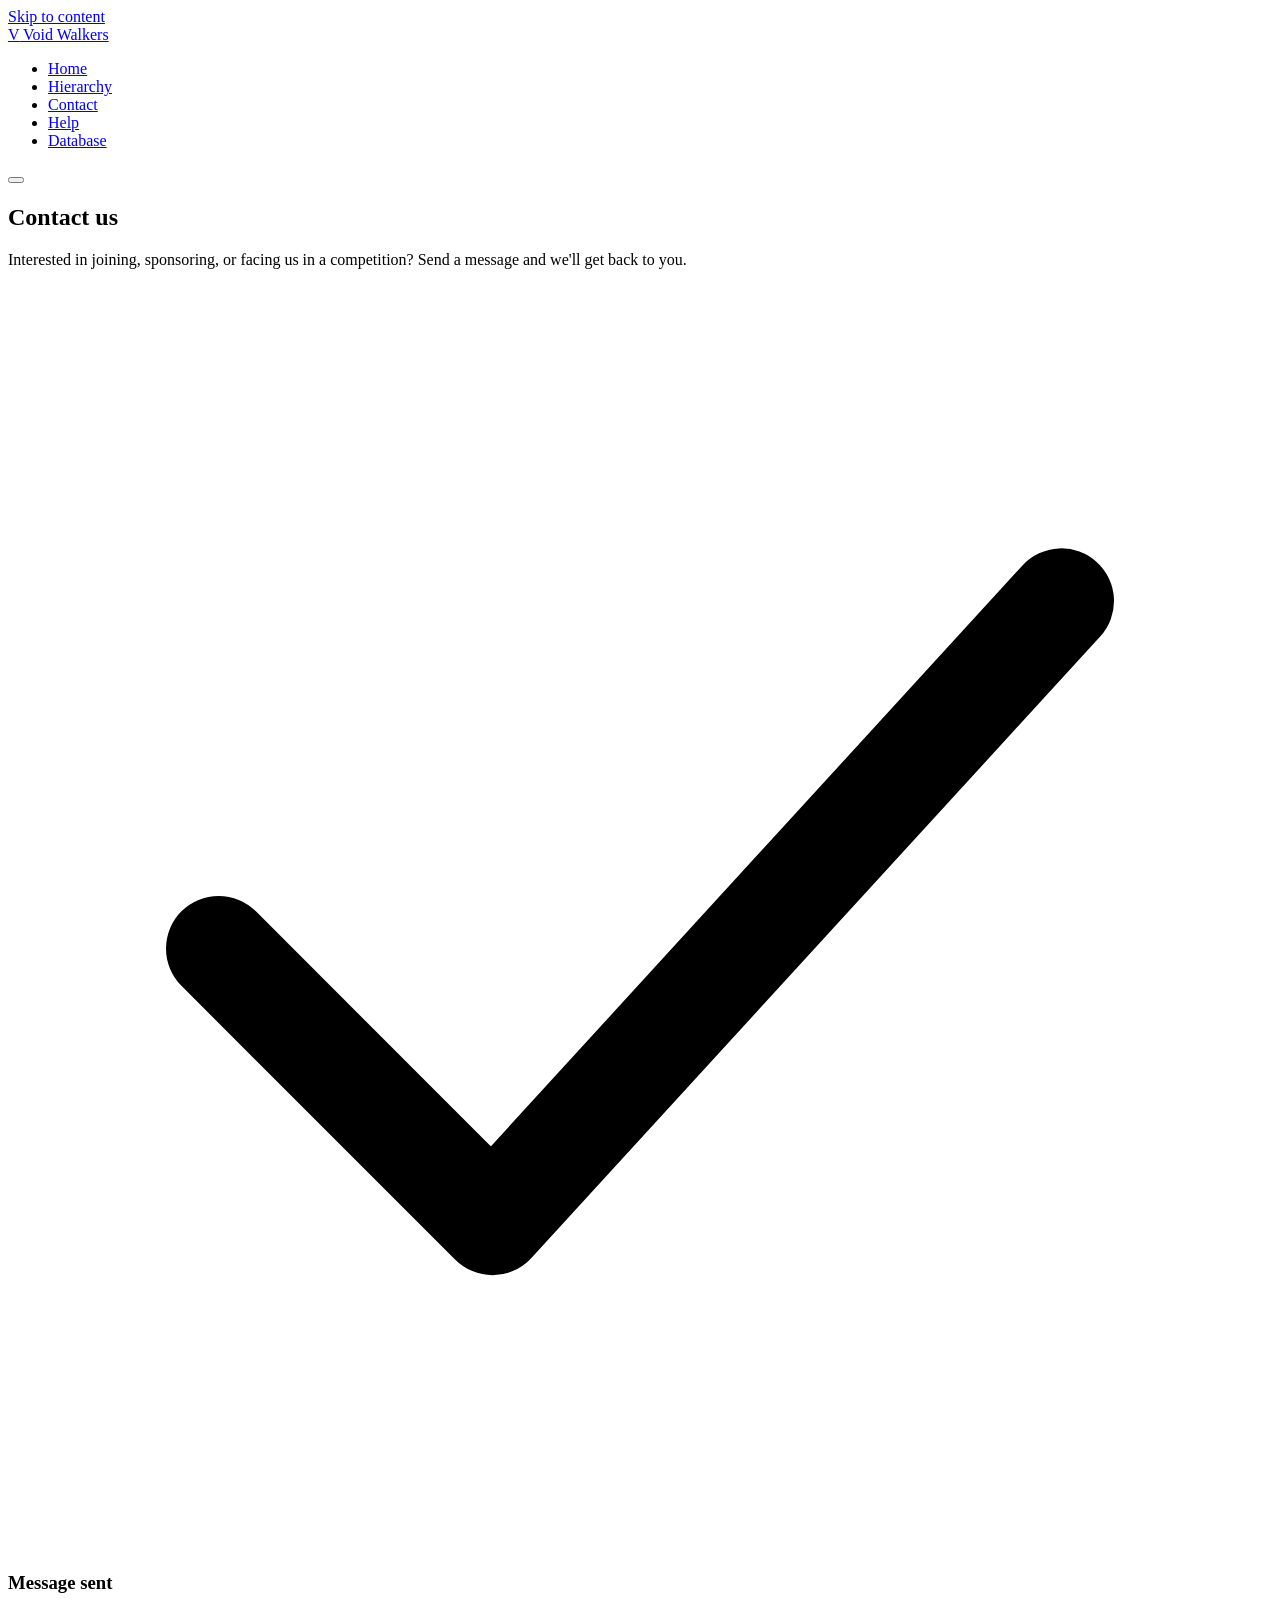
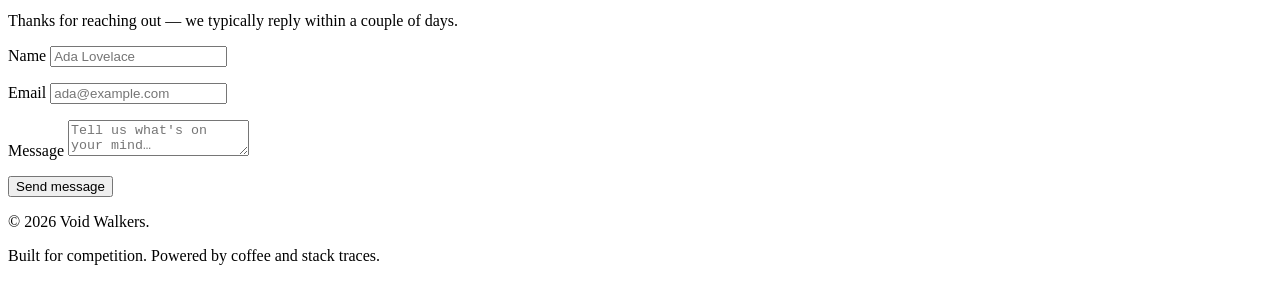
==== contact.html @ 893d2001 "Add files via upload" ====
<!DOCTYPE html>
<html lang="en">
<head>
  <meta charset="UTF-8" />
  <meta name="viewport" content="width=device-width, initial-scale=1.0" />
  <title>Contact — Void Walkers</title>
  <meta name="description" content="Get in touch with the Void Walkers CTF team." />
  <link rel="preconnect" href="https://fonts.googleapis.com" />
  <link rel="preconnect" href="https://fonts.gstatic.com" crossorigin />
  <link href="https://fonts.googleapis.com/css2?family=Inter:wght@400;500;600;700;800&display=swap" rel="stylesheet" />
  <link rel="stylesheet" href="css/variables.css" />
  <link rel="stylesheet" href="css/global.css" />
  <link rel="stylesheet" href="css/components.css" />
</head>
<body>
  <a class="skip-link" href="#main-content">Skip to content</a>

  <nav class="navbar" id="navbar" data-open="false">
    <div class="navbar__inner">
      <a href="index.html" class="navbar__logo">
        <span class="navbar__logo-mark" aria-hidden="true">V</span>
        Void Walkers
      </a>
      <ul class="navbar__links" id="navLinks">
        <li><a class="navbar__link" href="index.html">Home</a></li>
        <li><a class="navbar__link" href="hierarchy.html">Hierarchy</a></li>
        <li><a class="navbar__link" href="contact.html" aria-current="page">Contact</a></li>
        <li><a class="navbar__link" href="help.html">Help</a></li>
        <li><a class="navbar__link" href="database.html">Database</a></li>
      </ul>
      <button class="navbar__toggle" id="navToggle" aria-label="Toggle navigation menu" aria-expanded="false" aria-controls="navLinks">
        <span class="navbar__toggle-bars"><span></span><span></span><span></span></span>
      </button>
    </div>
  </nav>

  <main id="main-content">
    <section>
      <div class="container container--narrow">
        <div class="section-head">
          <h2>Contact us</h2>
          <p>Interested in joining, sponsoring, or facing us in a competition? Send a message and we'll get back to you.</p>
        </div>

        <div class="form-card">
          <div class="form-success" id="contactSuccess" data-visible="false" role="status">
            <svg class="form-success__icon" viewBox="0 0 24 24" fill="none" xmlns="http://www.w3.org/2000/svg" aria-hidden="true">
              <path d="M4 12.6L9.2 17.8L20 6" stroke="currentColor" stroke-width="2" stroke-linecap="round" stroke-linejoin="round"/>
            </svg>
            <div>
              <h3>Message sent</h3>
              <p>Thanks for reaching out — we typically reply within a couple of days.</p>
            </div>
          </div>

          <form id="contactForm" novalidate>
            <div class="form-group">
              <label class="form-label" for="contactName">Name</label>
              <input class="form-control" type="text" id="contactName" name="name" placeholder="Ada Lovelace" autocomplete="name" />
              <p class="form-error" id="contactNameError"></p>
            </div>

            <div class="form-group">
              <label class="form-label" for="contactEmail">Email</label>
              <input class="form-control" type="email" id="contactEmail" name="email" placeholder="ada@example.com" autocomplete="email" />
              <p class="form-error" id="contactEmailError"></p>
            </div>

            <div class="form-group">
              <label class="form-label" for="contactMessage">Message</label>
              <textarea class="form-control" id="contactMessage" name="message" placeholder="Tell us what's on your mind…"></textarea>
              <p class="form-error" id="contactMessageError"></p>
            </div>

            <div class="form-submit-row">
              <button type="submit" class="btn btn--primary" id="contactSubmit">Send message</button>
            </div>
          </form>
        </div>
      </div>
    </section>
  </main>

  <footer class="footer">
    <div class="container footer__inner">
      <p>&copy; 2026 Void Walkers.</p>
      <p>Built for competition. Powered by coffee and stack traces.</p>
    </div>
  </footer>

  <script src="js/api.js"></script>
  <script src="js/main.js"></script>
</body>
</html>
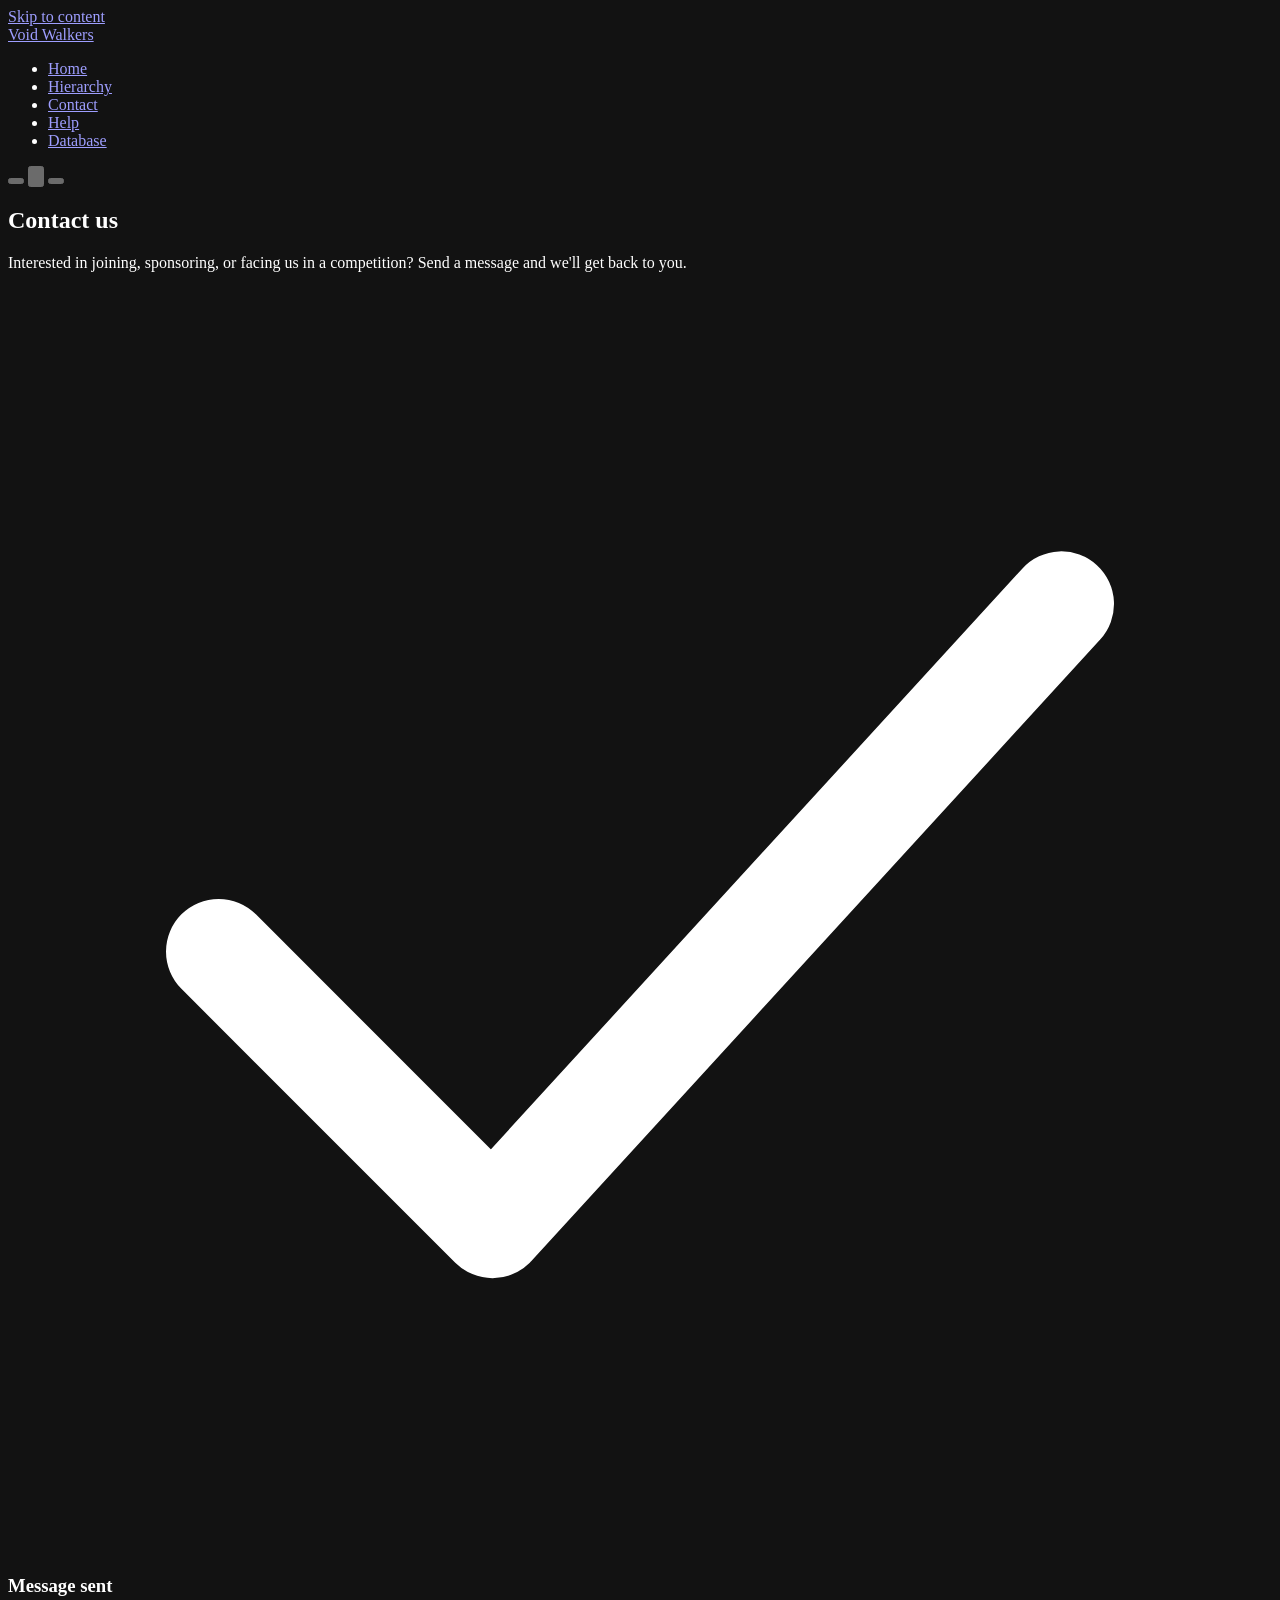
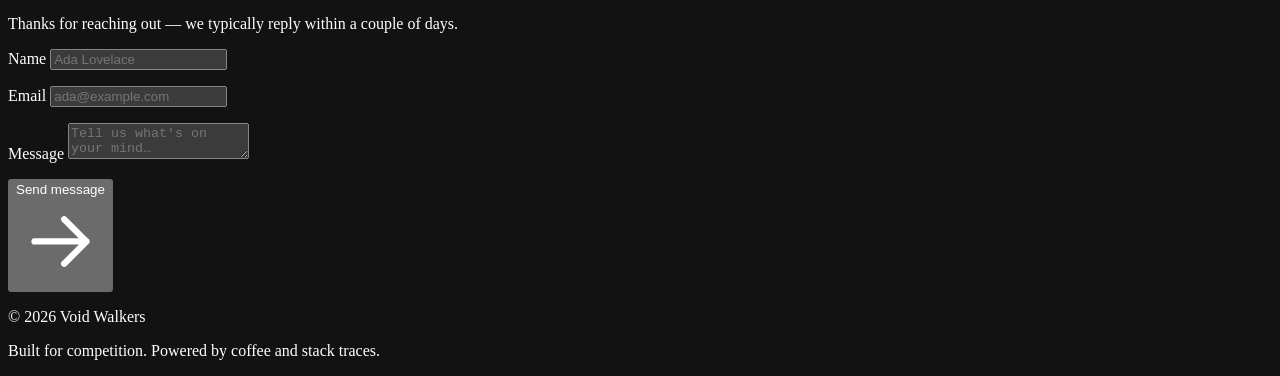
==== commit 62dba16f: "Add files via upload" ====
--- a/contact.html
+++ b/contact.html
@@ -2,78 +2,92 @@
 <html lang="en">
 <head>
   <meta charset="UTF-8" />
-  <meta name="viewport" content="width=device-width, initial-scale=1.0" />
+  <meta name="viewport" content="width=device-width, initial-scale=1.0, viewport-fit=cover" />
+  <meta name="color-scheme" content="dark" />
+  <meta name="theme-color" content="#04050b" />
   <title>Contact — Void Walkers</title>
   <meta name="description" content="Get in touch with the Void Walkers CTF team." />
+  <script>
+    /* Apply saved accent / effects / language before first paint (prevents a flash). */
+    try { var s = JSON.parse(localStorage.getItem('vw.settings') || '{}'), d = document.documentElement;
+      if (s.accent) d.dataset.accent = s.accent; if (s.fx) d.dataset.fx = s.fx; if (s.lang) d.lang = s.lang; } catch (e) {}
+  </script>
   <link rel="preconnect" href="https://fonts.googleapis.com" />
   <link rel="preconnect" href="https://fonts.gstatic.com" crossorigin />
-  <link href="https://fonts.googleapis.com/css2?family=Inter:wght@400;500;600;700;800&display=swap" rel="stylesheet" />
+  <link href="https://fonts.googleapis.com/css2?family=Doto:wght@400..900&family=Space+Grotesk:wght@300..700&display=swap" rel="stylesheet" />
   <link rel="stylesheet" href="css/variables.css" />
   <link rel="stylesheet" href="css/global.css" />
   <link rel="stylesheet" href="css/components.css" />
+  <link rel="stylesheet" href="css/settings.css" />
 </head>
-<body>
-  <a class="skip-link" href="#main-content">Skip to content</a>
+<body data-page="contact">
+  <a class="skip-link" href="#main-content" data-i18n="nav.skip">Skip to content</a>
 
-  <nav class="navbar" id="navbar" data-open="false">
+  <header class="navbar" id="navbar" data-open="false">
     <div class="navbar__inner">
-      <a href="index.html" class="navbar__logo">
-        <span class="navbar__logo-mark" aria-hidden="true">V</span>
+      <a href="index.html" class="navbar__logo" aria-label="Void Walkers">
+        <span class="navbar__logo-mark" aria-hidden="true"></span>
         Void Walkers
       </a>
-      <ul class="navbar__links" id="navLinks">
-        <li><a class="navbar__link" href="index.html">Home</a></li>
-        <li><a class="navbar__link" href="hierarchy.html">Hierarchy</a></li>
-        <li><a class="navbar__link" href="contact.html" aria-current="page">Contact</a></li>
-        <li><a class="navbar__link" href="help.html">Help</a></li>
-        <li><a class="navbar__link" href="database.html">Database</a></li>
-      </ul>
-      <button class="navbar__toggle" id="navToggle" aria-label="Toggle navigation menu" aria-expanded="false" aria-controls="navLinks">
-        <span class="navbar__toggle-bars"><span></span><span></span><span></span></span>
-      </button>
+      <nav aria-label="Primary">
+        <ul class="navbar__links" id="navLinks">
+          <li><a class="navbar__link" href="index.html" data-i18n="nav.home">Home</a></li>
+          <li><a class="navbar__link" href="hierarchy.html" data-i18n="nav.hierarchy">Hierarchy</a></li>
+          <li><a class="navbar__link" href="contact.html" aria-current="page" data-i18n="nav.contact">Contact</a></li>
+          <li><a class="navbar__link" href="help.html" data-i18n="nav.help">Help</a></li>
+          <li><a class="navbar__link" href="database.html" data-i18n="nav.database">Database</a></li>
+        </ul>
+      </nav>
+      <div class="navbar__actions">
+        <button class="icon-btn" type="button" id="soundToggle" data-state="paused" aria-pressed="false" data-i18n-aria-label="nav.sound" aria-label="Toggle background music">
+          <span class="eq" aria-hidden="true"><i></i><i></i><i></i><i></i></span>
+        </button>
+        <button class="icon-btn" type="button" id="settingsOpen" aria-haspopup="dialog" data-i18n-aria-label="nav.settings" aria-label="Open settings">
+          <svg viewBox="0 0 24 24" fill="none" aria-hidden="true"><circle cx="12" cy="12" r="3" stroke="currentColor" stroke-width="1.6"/><path d="M12 3V5.2M12 18.8V21M21 12H18.8M5.2 12H3M18.1 5.9L16.5 7.5M7.5 16.5L5.9 18.1M18.1 18.1L16.5 16.5M7.5 7.5L5.9 5.9" stroke="currentColor" stroke-width="1.6" stroke-linecap="round"/></svg>
+        </button>
+        <button class="icon-btn navbar__toggle" type="button" id="navToggle" aria-expanded="false" aria-controls="navLinks" data-i18n-aria-label="nav.menu" aria-label="Toggle navigation menu">
+          <span class="navbar__toggle-bars"><span></span><span></span><span></span></span>
+        </button>
+      </div>
     </div>
-  </nav>
+  </header>
 
   <main id="main-content">
+
     <section>
       <div class="container container--narrow">
-        <div class="section-head">
-          <h2>Contact us</h2>
-          <p>Interested in joining, sponsoring, or facing us in a competition? Send a message and we'll get back to you.</p>
+        <div class="section-head" data-reveal>
+          <h2 data-i18n="contact.title">Contact us</h2>
+          <p data-i18n="contact.desc">Interested in joining, sponsoring, or facing us in a competition? Send a message and we'll get back to you.</p>
         </div>
 
-        <div class="form-card">
+        <div class="form-card" data-reveal="1">
           <div class="form-success" id="contactSuccess" data-visible="false" role="status">
-            <svg class="form-success__icon" viewBox="0 0 24 24" fill="none" xmlns="http://www.w3.org/2000/svg" aria-hidden="true">
-              <path d="M4 12.6L9.2 17.8L20 6" stroke="currentColor" stroke-width="2" stroke-linecap="round" stroke-linejoin="round"/>
-            </svg>
+            <svg class="form-success__icon" viewBox="0 0 24 24" fill="none" aria-hidden="true"><path d="M4 12.6L9.2 17.8L20 6" stroke="currentColor" stroke-width="2" stroke-linecap="round" stroke-linejoin="round"/></svg>
             <div>
-              <h3>Message sent</h3>
-              <p>Thanks for reaching out — we typically reply within a couple of days.</p>
+              <h3 data-i18n="contact.sent.title">Message sent</h3>
+              <p data-i18n="contact.sent.desc">Thanks for reaching out — we typically reply within a couple of days.</p>
             </div>
           </div>
 
           <form id="contactForm" novalidate>
             <div class="form-group">
-              <label class="form-label" for="contactName">Name</label>
-              <input class="form-control" type="text" id="contactName" name="name" placeholder="Ada Lovelace" autocomplete="name" />
+              <label class="form-label" for="contactName" data-i18n="contact.name">Name</label>
+              <input class="form-control" type="text" id="contactName" name="name" autocomplete="name" data-i18n-placeholder="contact.ph.name" placeholder="Ada Lovelace" />
               <p class="form-error" id="contactNameError"></p>
             </div>
-
             <div class="form-group">
-              <label class="form-label" for="contactEmail">Email</label>
-              <input class="form-control" type="email" id="contactEmail" name="email" placeholder="ada@example.com" autocomplete="email" />
+              <label class="form-label" for="contactEmail" data-i18n="contact.email">Email</label>
+              <input class="form-control" type="email" id="contactEmail" name="email" autocomplete="email" data-i18n-placeholder="contact.ph.email" placeholder="ada@example.com" />
               <p class="form-error" id="contactEmailError"></p>
             </div>
-
             <div class="form-group">
-              <label class="form-label" for="contactMessage">Message</label>
-              <textarea class="form-control" id="contactMessage" name="message" placeholder="Tell us what's on your mind…"></textarea>
+              <label class="form-label" for="contactMessage" data-i18n="contact.message">Message</label>
+              <textarea class="form-control" id="contactMessage" name="message" data-i18n-placeholder="contact.ph.message" placeholder="Tell us what's on your mind…"></textarea>
               <p class="form-error" id="contactMessageError"></p>
             </div>
-
             <div class="form-submit-row">
-              <button type="submit" class="btn btn--primary" id="contactSubmit">Send message</button>
+              <button type="submit" class="btn btn--primary" id="contactSubmit"><span data-i18n="contact.send">Send message</span><svg class="btn__arrow" viewBox="0 0 24 24" fill="none" aria-hidden="true"><path d="M5 12H19M13 6L19 12L13 18" stroke="currentColor" stroke-width="1.7" stroke-linecap="round" stroke-linejoin="round"/></svg></button>
             </div>
           </form>
         </div>
@@ -83,12 +97,16 @@
 
   <footer class="footer">
     <div class="container footer__inner">
-      <p>&copy; 2026 Void Walkers.</p>
+      <p>&copy; 2026 Void Walkers</p>
       <p>Built for competition. Powered by coffee and stack traces.</p>
     </div>
   </footer>
 
-  <script src="js/api.js"></script>
-  <script src="js/main.js"></script>
+  <script src="js/i18n.js" defer></script>
+  <script src="js/settings.js" defer></script>
+  <script src="js/starfield.js" defer></script>
+  <script src="js/transitions.js" defer></script>
+  <script src="js/api.js" defer></script>
+  <script src="js/main.js" defer></script>
 </body>
 </html>
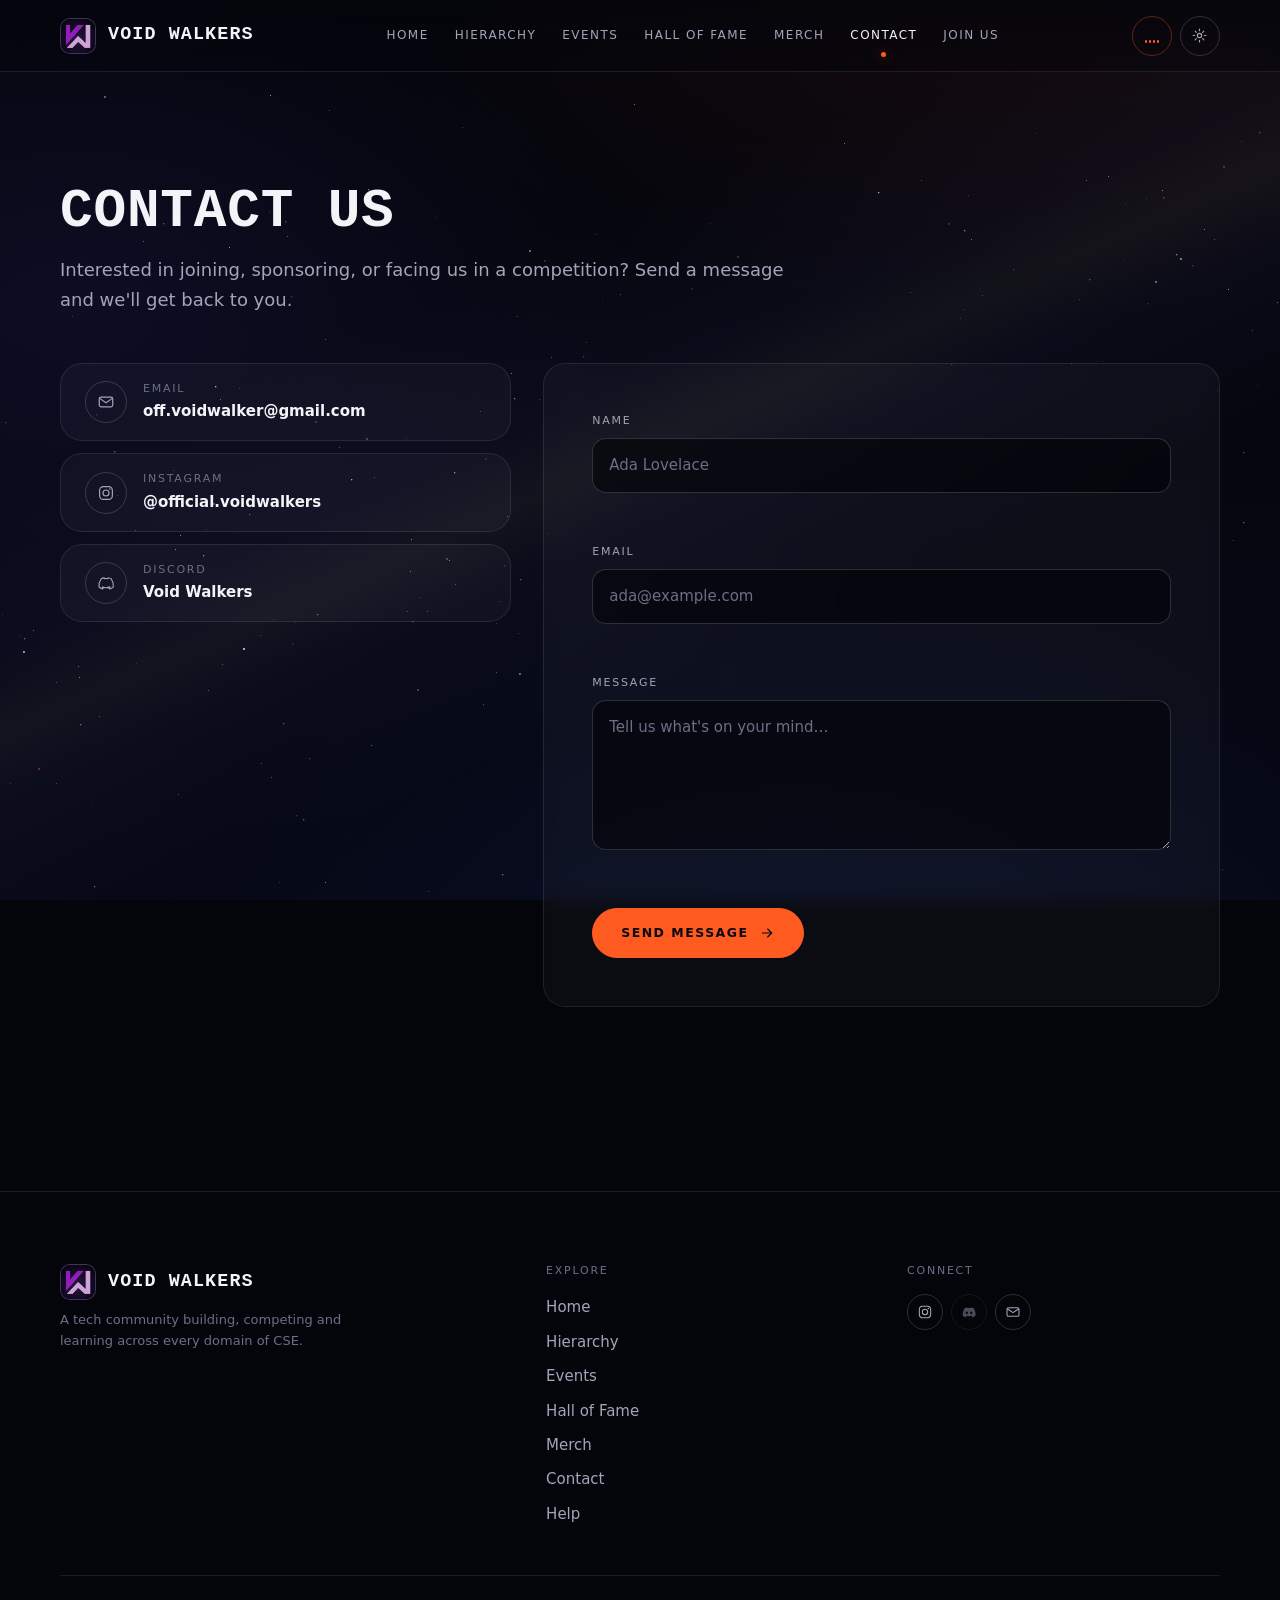
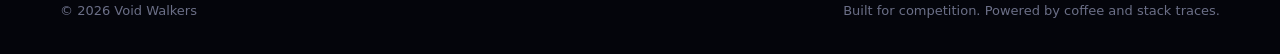
==== commit bdcd7c32: "Add files via upload" ====
--- a/contact.html
+++ b/contact.html
@@ -6,7 +6,7 @@
   <meta name="color-scheme" content="dark" />
   <meta name="theme-color" content="#04050b" />
   <title>Contact — Void Walkers</title>
-  <meta name="description" content="Get in touch with the Void Walkers CTF team." />
+  <meta name="description" content="Get in touch with Void Walkers." />
   <script>
     /* Apply saved accent / effects / language before first paint (prevents a flash). */
     try { var s = JSON.parse(localStorage.getItem('vw.settings') || '{}'), d = document.documentElement;
@@ -18,6 +18,7 @@
   <link rel="stylesheet" href="css/variables.css" />
   <link rel="stylesheet" href="css/global.css" />
   <link rel="stylesheet" href="css/components.css" />
+  <link rel="stylesheet" href="css/pages.css" />
   <link rel="stylesheet" href="css/settings.css" />
 </head>
 <body data-page="contact">
@@ -26,16 +27,18 @@
   <header class="navbar" id="navbar" data-open="false">
     <div class="navbar__inner">
       <a href="index.html" class="navbar__logo" aria-label="Void Walkers">
-        <span class="navbar__logo-mark" aria-hidden="true"></span>
+        <img class="navbar__logo-img" data-site-logo src="assets/img/logo-placeholder.svg" alt="" width="36" height="36" />
         Void Walkers
       </a>
       <nav aria-label="Primary">
         <ul class="navbar__links" id="navLinks">
           <li><a class="navbar__link" href="index.html" data-i18n="nav.home">Home</a></li>
           <li><a class="navbar__link" href="hierarchy.html" data-i18n="nav.hierarchy">Hierarchy</a></li>
+          <li><a class="navbar__link" href="events.html" data-i18n="nav.events">Events</a></li>
+          <li><a class="navbar__link" href="hall-of-fame.html" data-i18n="nav.hof">Hall of Fame</a></li>
+          <li><a class="navbar__link" href="merch/index.html" data-i18n="nav.merch">Merch</a></li>
           <li><a class="navbar__link" href="contact.html" aria-current="page" data-i18n="nav.contact">Contact</a></li>
-          <li><a class="navbar__link" href="help.html" data-i18n="nav.help">Help</a></li>
-          <li><a class="navbar__link" href="database.html" data-i18n="nav.database">Database</a></li>
+          <li><a class="navbar__link navbar__link--cta" href="join.html" data-i18n="nav.join">Join us</a></li>
         </ul>
       </nav>
       <div class="navbar__actions">
@@ -55,58 +58,65 @@
   <main id="main-content">
 
     <section>
-      <div class="container container--narrow">
+      <div class="container">
         <div class="section-head" data-reveal>
           <h2 data-i18n="contact.title">Contact us</h2>
           <p data-i18n="contact.desc">Interested in joining, sponsoring, or facing us in a competition? Send a message and we'll get back to you.</p>
         </div>
-
-        <div class="form-card" data-reveal="1">
-          <div class="form-success" id="contactSuccess" data-visible="false" role="status">
-            <svg class="form-success__icon" viewBox="0 0 24 24" fill="none" aria-hidden="true"><path d="M4 12.6L9.2 17.8L20 6" stroke="currentColor" stroke-width="2" stroke-linecap="round" stroke-linejoin="round"/></svg>
-            <div>
-              <h3 data-i18n="contact.sent.title">Message sent</h3>
-              <p data-i18n="contact.sent.desc">Thanks for reaching out — we typically reply within a couple of days.</p>
+        <div class="contact-grid">
+          <div class="channels" data-reveal="1">
+            <a class="channel-card" data-site-href="email"><span class="channel-card__icon"><svg viewBox="0 0 24 24" fill="none" aria-hidden="true"><rect x="3" y="5.5" width="18" height="13" rx="2.5" stroke="currentColor" stroke-width="1.6"/><path d="M4 7.5L12 13L20 7.5" stroke="currentColor" stroke-width="1.6" stroke-linecap="round" stroke-linejoin="round"/></svg></span><span><span class="label" data-i18n="contact.email">Email</span><strong data-site-text="email"></strong></span></a>
+            <a class="channel-card" data-site-href="instagram" target="_blank" rel="noopener noreferrer"><span class="channel-card__icon"><svg viewBox="0 0 24 24" fill="none" aria-hidden="true"><rect x="3.5" y="3.5" width="17" height="17" rx="5" stroke="currentColor" stroke-width="1.6"/><circle cx="12" cy="12" r="4" stroke="currentColor" stroke-width="1.6"/><circle cx="17.2" cy="6.8" r="1" fill="currentColor"/></svg></span><span><span class="label" data-i18n="contact.instagram">Instagram</span><strong data-site-text="instagram"></strong></span></a>
+            <a class="channel-card" data-site-href="discord" target="_blank" rel="noopener noreferrer"><span class="channel-card__icon"><svg viewBox="0 0 24 24" fill="none" aria-hidden="true"><path d="M18.9 6.3C17.66 5.72 16.35 5.31 14.98 5.08C14.93 5.42 14.57 5.83 14.44 6.14C12.97 5.92 11.5 5.92 10.05 6.14C9.92 5.82 9.73 5.42 9.55 5.11C8.13 5.31 6.83 5.72 5.58 6.3C3.02 10.1 2.33 13.79 2.67 17.43C4.35 18.68 5.94 19.42 7.51 19.91C7.93 19.4 8.26 18.87 8.54 18.31C8 18.1 7.5 17.8 7.01 17.51C7.1 17.35 7.2 17.27 7.3 17.19C10.51 18.62 13.91 18.62 17.02 17.18C17.19 17.27 17.29 17.35 17.39 17.43C16.9 17.8 16.4 18.03 15.88 18.23C16.14 18.87 16.47 19.4 16.83 19.9C18.47 19.42 20.06 18.68 21.71 17.47C22.13 13.23 21.06 9.58 18.94 6.32Z" stroke="currentColor" stroke-width="1.5" stroke-linejoin="round"/></svg></span><span><span class="label" data-i18n="contact.discord">Discord</span><strong data-site-text="discord"></strong></span></a>
+          </div>
+          <div class="form-card" data-reveal="2">
+            <div class="form-success" id="contactSuccess" data-visible="false" role="status">
+              <svg class="form-success__icon" viewBox="0 0 24 24" fill="none" aria-hidden="true"><path d="M4 12.6L9.2 17.8L20 6" stroke="currentColor" stroke-width="2" stroke-linecap="round" stroke-linejoin="round"/></svg>
+              <div><h3 data-i18n="contact.sent.title">Message sent</h3><p data-i18n="contact.sent.desc">Thanks for reaching out — we typically reply within a couple of days.</p></div>
             </div>
+            <form id="contactForm" novalidate>
+              <div class="form-group"><label class="form-label" for="contactName" data-i18n="contact.name">Name</label><input class="form-control" type="text" id="contactName" name="name" autocomplete="name" data-i18n-placeholder="contact.ph.name" placeholder="Ada Lovelace"><p class="form-error" id="contactNameError"></p></div>
+              <div class="form-group"><label class="form-label" for="contactEmail" data-i18n="contact.email">Email</label><input class="form-control" type="email" id="contactEmail" name="email" autocomplete="email" data-i18n-placeholder="contact.ph.email" placeholder="ada@example.com"><p class="form-error" id="contactEmailError"></p></div>
+              <div class="form-group"><label class="form-label" for="contactMessage" data-i18n="contact.message">Message</label><textarea class="form-control" id="contactMessage" name="message" data-i18n-placeholder="contact.ph.message" placeholder="Tell us what's on your mind…"></textarea><p class="form-error" id="contactMessageError"></p></div>
+              <div class="form-submit-row"><button type="submit" class="btn btn--primary" id="contactSubmit"><span data-i18n="contact.send">Send message</span><svg class="btn__arrow" viewBox="0 0 24 24" fill="none" aria-hidden="true"><path d="M5 12H19M13 6L19 12L13 18" stroke="currentColor" stroke-width="1.7" stroke-linecap="round" stroke-linejoin="round"/></svg></button></div>
+            </form>
           </div>
-
-          <form id="contactForm" novalidate>
-            <div class="form-group">
-              <label class="form-label" for="contactName" data-i18n="contact.name">Name</label>
-              <input class="form-control" type="text" id="contactName" name="name" autocomplete="name" data-i18n-placeholder="contact.ph.name" placeholder="Ada Lovelace" />
-              <p class="form-error" id="contactNameError"></p>
-            </div>
-            <div class="form-group">
-              <label class="form-label" for="contactEmail" data-i18n="contact.email">Email</label>
-              <input class="form-control" type="email" id="contactEmail" name="email" autocomplete="email" data-i18n-placeholder="contact.ph.email" placeholder="ada@example.com" />
-              <p class="form-error" id="contactEmailError"></p>
-            </div>
-            <div class="form-group">
-              <label class="form-label" for="contactMessage" data-i18n="contact.message">Message</label>
-              <textarea class="form-control" id="contactMessage" name="message" data-i18n-placeholder="contact.ph.message" placeholder="Tell us what's on your mind…"></textarea>
-              <p class="form-error" id="contactMessageError"></p>
-            </div>
-            <div class="form-submit-row">
-              <button type="submit" class="btn btn--primary" id="contactSubmit"><span data-i18n="contact.send">Send message</span><svg class="btn__arrow" viewBox="0 0 24 24" fill="none" aria-hidden="true"><path d="M5 12H19M13 6L19 12L13 18" stroke="currentColor" stroke-width="1.7" stroke-linecap="round" stroke-linejoin="round"/></svg></button>
-            </div>
-          </form>
         </div>
       </div>
     </section>
   </main>
 
   <footer class="footer">
-    <div class="container footer__inner">
-      <p>&copy; 2026 Void Walkers</p>
-      <p>Built for competition. Powered by coffee and stack traces.</p>
+    <div class="container">
+      <div class="footer__grid">
+        <div class="footer__brand">
+          <a href="index.html" class="navbar__logo"><img class="navbar__logo-img" data-site-logo src="assets/img/logo-placeholder.svg" alt="" width="36" height="36" />Void Walkers</a>
+          <p data-i18n="footer.blurb">A tech community building, competing and learning across every domain of CSE.</p>
+        </div>
+        <nav class="footer__col" aria-label="Footer"><h3 class="label" data-i18n="footer.explore">Explore</h3>
+          <ul>
+          <li><a href="index.html" data-i18n="nav.home">Home</a></li>
+          <li><a href="hierarchy.html" data-i18n="nav.hierarchy">Hierarchy</a></li>
+          <li><a href="events.html" data-i18n="nav.events">Events</a></li>
+          <li><a href="hall-of-fame.html" data-i18n="nav.hof">Hall of Fame</a></li>
+          <li><a href="merch/index.html" data-i18n="nav.merch">Merch</a></li>
+          <li><a href="contact.html" data-i18n="nav.contact">Contact</a></li>
+          <li><a href="help.html" data-i18n="nav.help">Help</a></li>
+          </ul>
+        </nav>
+        <div class="footer__col"><h3 class="label" data-i18n="footer.connect">Connect</h3><div class="footer__social" data-social></div></div>
+      </div>
+      <div class="footer__bottom"><p>&copy; 2026 Void Walkers</p><p>Built for competition. Powered by coffee and stack traces.</p></div>
     </div>
   </footer>
 
   <script src="js/i18n.js" defer></script>
+  <script src="js/data.js" defer></script>
+  <script src="js/icons.js" defer></script>
+  <script src="js/forms.js" defer></script>
   <script src="js/settings.js" defer></script>
   <script src="js/starfield.js" defer></script>
   <script src="js/transitions.js" defer></script>
-  <script src="js/api.js" defer></script>
   <script src="js/main.js" defer></script>
 </body>
 </html>
--- a/css/variables.css
+++ b/css/variables.css
@@ -0,0 +1,123 @@
+/* ==========================================================================
+   Void Walkers — Design Tokens
+   Locked dark theme. The accent is the only token that changes at runtime
+   (html[data-accent="…"], set from the settings panel).
+   ========================================================================== */
+
+:root {
+  color-scheme: dark;
+
+  /* ---- Space ---- */
+  --bg: #04050b;
+  --bg-raised: #0a0c17;
+  --void: #000000;
+
+  /* ---- Surfaces & lines ---- */
+  --surface: rgba(255, 255, 255, 0.03);
+  --surface-2: rgba(255, 255, 255, 0.055);
+  --surface-3: rgba(255, 255, 255, 0.085);
+  --panel: rgba(9, 11, 22, 0.78);
+  --line: rgba(255, 255, 255, 0.09);
+  --line-2: rgba(255, 255, 255, 0.16);
+  --line-3: rgba(255, 255, 255, 0.3);
+
+  /* ---- Text ---- */
+  --text: #f3f4f8;
+  --text-2: #a2a5b8;
+  --text-3: #6b6f87;
+
+  /* ---- Accent (space-separated RGB so alpha can be applied: rgb(var(--accent-rgb) / .4)) ---- */
+  --accent-rgb: 255 90 31;
+  --accent: rgb(var(--accent-rgb));
+  --accent-soft: rgb(var(--accent-rgb) / 0.12);
+  --accent-mid: rgb(var(--accent-rgb) / 0.35);
+  --accent-glow: rgb(var(--accent-rgb) / 0.55);
+  --on-accent: #07080e;
+
+  /* ---- State ---- */
+  --success: #2ee6a6;
+  --success-soft: rgba(46, 230, 166, 0.12);
+  --error: #ff5470;
+  --error-soft: rgba(255, 84, 112, 0.1);
+  --error-line: rgba(255, 84, 112, 0.35);
+
+  /* ---- Hierarchy tiers ---- */
+  --tier-founder: #ff4fa3;
+  --tier-founder-soft: rgba(255, 79, 163, 0.14);
+  --tier-coordinator: #5cb4ff;
+  --tier-coordinator-soft: rgba(92, 180, 255, 0.14);
+  --tier-management: #ffc247;
+  --tier-management-soft: rgba(255, 194, 71, 0.14);
+  --tier-department: #3df5a0;
+  --tier-department-soft: rgba(61, 245, 160, 0.13);
+  --tier-moderator: #ff6b6b;
+  --tier-moderator-soft: rgba(255, 107, 107, 0.14);
+  --tier-leads: #c58cff;
+  --tier-leads-soft: rgba(197, 140, 255, 0.14);
+  --tier-members: #9db4ff;
+  --tier-members-soft: rgba(157, 180, 255, 0.12);
+  --tier-external: #ff9b4a;
+  --tier-external-soft: rgba(255, 155, 74, 0.14);
+
+  /* ---- Typography ---- */
+  --font-display: "Doto", "Courier New", ui-monospace, monospace;
+  --font-body: "Space Grotesk", system-ui, -apple-system, "Segoe UI", Roboto, "Noto Sans Devanagari",
+    "Noto Sans Bengali", "Nirmala UI", sans-serif;
+
+  --fs-label: 0.6875rem;
+  --fs-xs: 0.8125rem;
+  --fs-sm: 0.9375rem;
+  --fs-base: 1rem;
+  --fs-md: 1.125rem;
+  --fs-lg: 1.375rem;
+  --fs-h2: clamp(2rem, 4.6vw, 3.4rem);
+  --fs-hero: clamp(3.4rem, 12.5vw, 10rem);
+
+  --lh-body: 1.65;
+  --lh-tight: 0.95;
+  --tracking-label: 0.16em;
+
+  /* ---- Spacing ---- */
+  --space-1: 4px;
+  --space-2: 8px;
+  --space-3: 12px;
+  --space-4: 16px;
+  --space-5: 24px;
+  --space-6: 32px;
+  --space-7: 48px;
+  --space-8: 72px;
+  --space-9: 112px;
+
+  /* ---- Layout ---- */
+  --max-width: 1240px;
+  --max-width-prose: 760px;
+  --max-width-narrow: 620px;
+  --gutter: clamp(20px, 4vw, 40px);
+  --nav-height: 72px;
+
+  /* ---- Shape ---- */
+  --radius-sm: 8px;
+  --radius-md: 14px;
+  --radius-lg: 22px;
+  --radius-pill: 999px;
+
+  /* ---- Motion ---- */
+  --ease: cubic-bezier(0.22, 1, 0.36, 1);
+  --ease-spring: cubic-bezier(0.34, 1.56, 0.64, 1);
+  --dur-fast: 180ms;
+  --dur: 340ms;
+  --dur-slow: 700ms;
+}
+
+/* Accent palette — toggled from Settings → Accent colour */
+html[data-accent="violet"] {
+  --accent-rgb: 139 92 246;
+}
+
+html[data-accent="teal"] {
+  --accent-rgb: 0 230 200;
+}
+
+html[data-accent="pink"] {
+  --accent-rgb: 255 47 146;
+}
--- a/css/global.css
+++ b/css/global.css
@@ -0,0 +1,226 @@
+/* ==========================================================================
+   Void Walkers — Global
+   Reset, space backdrop, typography, layout primitives, page transitions.
+   ========================================================================== */
+
+*,
+*::before,
+*::after {
+  box-sizing: border-box;
+  margin: 0;
+  padding: 0;
+}
+
+html {
+  -webkit-text-size-adjust: 100%;
+  scroll-behavior: smooth;
+  background: var(--bg);
+}
+
+body {
+  min-height: 100vh;
+  background: transparent;
+  color: var(--text);
+  font-family: var(--font-body);
+  font-size: var(--fs-base);
+  line-height: var(--lh-body);
+  -webkit-font-smoothing: antialiased;
+  -moz-osx-font-smoothing: grayscale;
+  overflow-x: hidden;
+}
+
+img, svg, canvas { display: block; max-width: 100%; }
+[hidden] { display: none !important; }
+a { color: inherit; text-decoration: none; }
+button, input, textarea { font: inherit; color: inherit; background: none; border: none; }
+button { cursor: pointer; }
+ul, ol { list-style: none; }
+
+/* ---- Space backdrop: nebula + galactic band (stars are drawn by js/starfield.js) ---- */
+
+body::before {
+  content: "";
+  position: fixed;
+  inset: 0;
+  z-index: -3;
+  pointer-events: none;
+  background:
+    radial-gradient(1100px 640px at 80% -8%, rgb(var(--accent-rgb) / 0.075), transparent 62%),
+    radial-gradient(900px 620px at 6% 34%, rgba(84, 72, 210, 0.11), transparent 62%),
+    radial-gradient(1000px 760px at 62% 112%, rgba(24, 64, 150, 0.13), transparent 62%),
+    linear-gradient(156deg, transparent 33%, rgba(140, 130, 255, 0.04) 45%, rgba(255, 255, 255, 0.05) 50%, rgba(140, 130, 255, 0.04) 55%, transparent 67%),
+    linear-gradient(#04050b, #060815);
+}
+
+#starfield {
+  position: fixed;
+  inset: 0;
+  width: 100%;
+  height: 100%;
+  z-index: -2;
+  pointer-events: none;
+}
+
+/* ---- Typography ---- */
+
+h1, h2, .display {
+  font-family: var(--font-display);
+  font-weight: 700;
+  letter-spacing: 0.015em;
+  text-transform: uppercase;
+  line-height: 1.02;
+  color: var(--text);
+}
+
+h1 { font-size: var(--fs-hero); line-height: var(--lh-tight); }
+h2 { font-size: var(--fs-h2); }
+h3, h4 { font-weight: 600; line-height: 1.3; letter-spacing: -0.005em; }
+h3 { font-size: var(--fs-md); }
+
+p { color: var(--text-2); }
+
+.label {
+  font-size: var(--fs-label);
+  font-weight: 500;
+  letter-spacing: var(--tracking-label);
+  text-transform: uppercase;
+  color: var(--text-3);
+}
+
+.text-secondary { color: var(--text-2); }
+.text-tertiary { color: var(--text-3); font-size: var(--fs-xs); }
+
+.text-link {
+  display: inline-flex;
+  align-items: center;
+  gap: 6px;
+  color: var(--text);
+  font-size: var(--fs-sm);
+  border-bottom: 1px solid var(--line-3);
+  padding-bottom: 2px;
+  transition: color var(--dur) var(--ease), border-color var(--dur) var(--ease);
+}
+
+.text-link:hover { color: var(--accent); border-color: var(--accent); }
+
+::selection { background: var(--accent); color: var(--on-accent); }
+
+:focus { outline: none; }
+:focus-visible { outline: 2px solid var(--accent); outline-offset: 3px; border-radius: var(--radius-sm); }
+
+.skip-link {
+  position: absolute;
+  top: -56px;
+  left: var(--space-4);
+  z-index: 300;
+  padding: var(--space-2) var(--space-4);
+  background: var(--accent);
+  color: var(--on-accent);
+  border-radius: var(--radius-pill);
+  font-size: var(--fs-xs);
+  font-weight: 600;
+  transition: top var(--dur-fast) var(--ease);
+}
+.skip-link:focus { top: var(--space-4); }
+
+.visually-hidden {
+  position: absolute; width: 1px; height: 1px; margin: -1px; padding: 0;
+  overflow: hidden; clip: rect(0 0 0 0); white-space: nowrap; border: 0;
+}
+
+/* ---- Layout ---- */
+
+main { display: block; padding-top: var(--nav-height); }
+main.main--hero { padding-top: 0; }
+
+.container { width: 100%; max-width: var(--max-width); margin-inline: auto; padding-inline: var(--gutter); }
+.container--narrow { max-width: calc(var(--max-width-narrow) + var(--gutter) * 2); }
+.container--prose { max-width: calc(var(--max-width-prose) + var(--gutter) * 2); }
+
+section { padding-block: var(--space-9); }
+.section--flush-top { padding-top: 0; }
+.section--flush-bottom { padding-bottom: 0; }
+.section--tight { padding-block: var(--space-5) var(--space-8); }
+.section--end { padding-block: 0 var(--space-9); }
+
+.section-head { max-width: var(--max-width-prose); margin-bottom: var(--space-7); }
+.section-head--flush { margin-bottom: 0; }
+.section-head .label { display: block; margin-bottom: var(--space-3); }
+.section-head p { margin-top: var(--space-4); font-size: var(--fs-md); }
+
+::-webkit-scrollbar { width: 10px; height: 10px; }
+::-webkit-scrollbar-track { background: var(--bg); }
+::-webkit-scrollbar-thumb { background: var(--surface-3); border-radius: 999px; border: 2px solid var(--bg); }
+::-webkit-scrollbar-thumb:hover { background: var(--accent-mid); }
+
+/* ---- Staggered reveal ----
+   fill-mode "backwards" (not "forwards") so the element returns to its normal
+   styles afterwards and hover transforms still work. Elements below the fold
+   get .is-pending from main.js and stay paused until scrolled into view. */
+
+[data-reveal] {
+  animation: reveal-in var(--dur-slow) var(--ease) backwards;
+  animation-delay: calc(var(--i, 0) * 80ms + 120ms);
+}
+
+[data-reveal="1"] { --i: 1; }
+[data-reveal="2"] { --i: 2; }
+[data-reveal="3"] { --i: 3; }
+[data-reveal="4"] { --i: 4; }
+
+.is-pending { animation-play-state: paused !important; }
+
+@keyframes reveal-in { from { opacity: 0; transform: translateY(16px); } }
+
+.section--intro { padding-bottom: var(--space-6); }
+.section--band { padding-block: var(--space-8); }
+.section--tail { padding-block: 0 var(--space-8); }
+
+/* ---- Page transitions ----
+   Browsers with cross-document View Transitions (Chrome 126+, Safari 18.2+)
+   crossfade natively and keep the navbar + starfield fixed in place.
+   Everything else uses js/transitions.js (html.is-leaving) as a fallback. */
+
+@view-transition { navigation: auto; }
+
+.navbar { view-transition-name: navbar; }
+#starfield { view-transition-name: starfield; }
+
+::view-transition-group(navbar),
+::view-transition-group(starfield) { animation-duration: 0s; }
+
+::view-transition-old(root) { animation: vt-out 320ms var(--ease) both; }
+::view-transition-new(root) { animation: vt-in 520ms var(--ease) both; }
+
+@keyframes vt-out { to { opacity: 0; transform: translateY(-10px); filter: blur(4px); } }
+@keyframes vt-in { from { opacity: 0; transform: translateY(14px); filter: blur(4px); } }
+
+html.is-leaving main,
+html.is-leaving .footer {
+  opacity: 0;
+  transform: translateY(-10px);
+  filter: blur(4px);
+  transition: opacity 280ms var(--ease), transform 280ms var(--ease), filter 280ms var(--ease);
+}
+
+/* ---- Reduced motion (OS setting or Settings → Visual effects: Reduced) ---- */
+
+@media (prefers-reduced-motion: reduce) {
+  html { scroll-behavior: auto; }
+  @view-transition { navigation: none; }
+  [data-reveal], .member-card { animation: none !important; }
+  *, *::before, *::after { transition-duration: 0.01ms !important; animation-duration: 0.01ms !important; }
+}
+
+html[data-fx="reduced"] [data-reveal],
+html[data-fx="reduced"] .member-card { animation: none !important; }
+html[data-fx="reduced"] { scroll-behavior: auto; }
+html[data-fx="reduced"] .skeleton-line,
+html[data-fx="reduced"] .data-table__skeleton-cell { animation: none; }
+html[data-fx="reduced"] ::view-transition-group(*),
+html[data-fx="reduced"] ::view-transition-old(*),
+html[data-fx="reduced"] ::view-transition-new(*) { animation: none !important; }
+
+@media (max-width: 640px) {
+  section { padding-block: var(--space-8); }
+}
--- a/css/components.css
+++ b/css/components.css
@@ -0,0 +1,627 @@
+/* ==========================================================================
+   Void Walkers — Components
+   1 Navbar · 2 Buttons · 3 Hero · 4 Spotlight cards · 5 Members · 6 States
+   7 Forms · 8 Accordion · 10 Hierarchy page · 11 Footer
+   (Settings panel lives in css/settings.css)
+   ========================================================================== */
+
+/* ---------- 1. Navbar ---------- */
+
+.navbar {
+  position: fixed;
+  inset: 0 0 auto 0;
+  z-index: 100;
+  height: var(--nav-height);
+  display: flex;
+  align-items: center;
+  background: linear-gradient(rgba(4, 5, 11, 0.78), rgba(4, 5, 11, 0.45));
+  backdrop-filter: blur(14px) saturate(1.2);
+  -webkit-backdrop-filter: blur(14px) saturate(1.2);
+  border-bottom: 1px solid var(--line);
+}
+
+.navbar__inner {
+  width: 100%;
+  max-width: var(--max-width);
+  margin-inline: auto;
+  padding-inline: var(--gutter);
+  display: flex;
+  align-items: center;
+  justify-content: space-between;
+  gap: var(--space-5);
+}
+
+.navbar__logo {
+  display: inline-flex;
+  align-items: center;
+  gap: 12px;
+  font-family: var(--font-display);
+  font-weight: 800;
+  font-size: 1.15rem;
+  letter-spacing: 0.06em;
+  text-transform: uppercase;
+  white-space: nowrap;
+}
+
+@media (max-width: 420px) { .navbar__logo { font-size: 1rem; gap: 8px; } .navbar__link--cta { padding: 10px 18px; border-radius: var(--radius-pill); background: var(--accent); color: var(--on-accent) !important; font-weight: 600; transition: box-shadow var(--dur) var(--ease), transform var(--dur) var(--ease-spring); }
+.navbar__link--cta::before { display: none; }
+.navbar__link--cta:hover { color: var(--on-accent) !important; box-shadow: 0 8px 28px var(--accent-mid); transform: translateY(-2px); }
+
+.navbar__actions { gap: 6px; } .icon-btn { width: 38px; height: 38px; } }
+
+.navbar__logo-img { width: 36px; height: 36px; border-radius: 10px; object-fit: contain; background: #08060f; border: 1px solid rgba(167, 139, 250, 0.35); transition: transform var(--dur-slow) var(--ease), box-shadow var(--dur) var(--ease), border-color var(--dur) var(--ease); }
+.navbar__logo:hover .navbar__logo-img { transform: rotate(-6deg) scale(1.08); box-shadow: 0 0 24px rgba(139, 92, 246, 0.55); border-color: rgba(167, 139, 250, 0.8); }
+
+.navbar__logo-mark {
+  position: relative;
+  width: 20px;
+  height: 20px;
+  border-radius: 50%;
+  background: radial-gradient(circle, #000 0 36%, var(--accent) 40% 58%, transparent 62%);
+  box-shadow: 0 0 18px var(--accent-mid);
+  transition: transform var(--dur-slow) var(--ease), box-shadow var(--dur) var(--ease);
+}
+
+.navbar__logo:hover .navbar__logo-mark { transform: rotate(180deg) scale(1.15); box-shadow: 0 0 26px var(--accent-glow); }
+
+.navbar__links { display: flex; align-items: center; gap: 22px; }
+
+.navbar__link {
+  position: relative;
+  display: inline-block;
+  padding: 10px 2px;
+  font-size: 0.75rem;
+  font-weight: 500;
+  letter-spacing: 0.12em;
+  text-transform: uppercase;
+  color: var(--text-2);
+  transition: color var(--dur) var(--ease), transform var(--dur) var(--ease);
+}
+
+.navbar__link::before {
+  content: "";
+  position: absolute;
+  left: 50%;
+  bottom: -2px;
+  width: 5px;
+  height: 5px;
+  margin-left: -2.5px;
+  border-radius: 50%;
+  background: var(--accent);
+  box-shadow: 0 0 12px var(--accent-glow);
+  transform: scale(0);
+  transition: transform var(--dur) var(--ease-spring);
+}
+
+.navbar__link:hover { color: var(--accent); transform: translateY(-1px); }
+.navbar__link:hover::before,
+.navbar__link[aria-current="page"]::before { transform: scale(1); }
+.navbar__link[aria-current="page"] { color: var(--text); }
+
+.navbar__actions { display: flex; align-items: center; gap: var(--space-2); }
+
+.icon-btn {
+  display: inline-flex;
+  align-items: center;
+  justify-content: center;
+  width: 40px;
+  height: 40px;
+  border-radius: 50%;
+  border: 1px solid var(--line-2);
+  color: var(--text-2);
+  transition: color var(--dur) var(--ease), border-color var(--dur) var(--ease),
+    background-color var(--dur) var(--ease), transform var(--dur) var(--ease-spring), box-shadow var(--dur) var(--ease);
+}
+
+.icon-btn svg { width: 17px; height: 17px; transition: transform var(--dur-slow) var(--ease); }
+.icon-btn:hover { color: var(--accent); border-color: var(--accent); background: var(--accent-soft); box-shadow: 0 0 22px var(--accent-soft); transform: translateY(-2px); }
+.icon-btn:active { transform: scale(0.92); }
+#settingsOpen:hover svg { transform: rotate(90deg); }
+
+/* Equaliser dots — animate only while music is actually playing */
+.eq { display: inline-flex; align-items: flex-end; gap: 2px; height: 14px; }
+.eq i { display: block; width: 2px; height: 3px; border-radius: 1px; background: currentColor; transition: height var(--dur) var(--ease); }
+#soundToggle[data-state="playing"] { color: var(--accent); border-color: var(--accent-mid); }
+#soundToggle[data-state="playing"] .eq i { animation: eq 900ms ease-in-out infinite; }
+#soundToggle[data-state="playing"] .eq i:nth-child(2) { animation-delay: -300ms; animation-duration: 1100ms; }
+#soundToggle[data-state="playing"] .eq i:nth-child(3) { animation-delay: -600ms; animation-duration: 780ms; }
+#soundToggle[data-state="playing"] .eq i:nth-child(4) { animation-delay: -150ms; animation-duration: 1000ms; }
+#soundToggle[data-state="muted"] .eq i { height: 2px; opacity: 0.5; }
+@keyframes eq { 0%, 100% { height: 3px; } 50% { height: 14px; } }
+
+.navbar__toggle { display: none; }
+.navbar__toggle-bars { position: relative; width: 16px; height: 10px; }
+.navbar__toggle-bars span { position: absolute; left: 0; width: 100%; height: 1.5px; background: currentColor; transition: transform var(--dur) var(--ease), opacity var(--dur) var(--ease); }
+.navbar__toggle-bars span:nth-child(1) { top: 0; }
+.navbar__toggle-bars span:nth-child(2) { top: 50%; transform: translateY(-50%); }
+.navbar__toggle-bars span:nth-child(3) { bottom: 0; }
+.navbar[data-open="true"] .navbar__toggle-bars span:nth-child(1) { transform: translateY(4.25px) rotate(45deg); }
+.navbar[data-open="true"] .navbar__toggle-bars span:nth-child(2) { opacity: 0; }
+.navbar[data-open="true"] .navbar__toggle-bars span:nth-child(3) { transform: translateY(-4.25px) rotate(-45deg); }
+
+@media (max-width: 1120px) {
+  .navbar__toggle { display: inline-flex; }
+  .navbar__links {
+    position: fixed;
+    top: var(--nav-height);
+    left: 0;
+    right: 0;
+    flex-direction: column;
+    align-items: stretch;
+    gap: 0;
+    background: rgba(4, 5, 11, 0.985);
+    backdrop-filter: blur(16px);
+    border-bottom: 1px solid var(--line);
+    max-height: 0;
+    overflow: hidden;
+    visibility: hidden;
+    transition: max-height var(--dur) var(--ease), visibility 0s linear var(--dur);
+  }
+  .navbar[data-open="true"] .navbar__links { max-height: 560px; visibility: visible; transition-delay: 0s; }
+  .navbar__link { padding: var(--space-4) var(--gutter); border-bottom: 1px solid var(--line); font-size: 0.8125rem; }
+  .navbar__links li { width: 100%; }
+  .navbar__link { display: block; }
+  .navbar__link--cta { margin: var(--space-4) var(--gutter); width: auto; padding: 14px 18px; text-align: center; border-bottom: 0; }
+  .navbar__links li:last-child .navbar__link { border-bottom: 0; }
+  .navbar__link::before { left: var(--gutter); bottom: auto; top: 50%; margin: -2.5px 0 0; }
+  .navbar__link[aria-current="page"], .navbar__link:hover { padding-left: calc(var(--gutter) + 16px); }
+  .navbar__link { transition: color var(--dur) var(--ease), padding var(--dur) var(--ease); }
+}
+
+/* ---------- 2. Buttons ---------- */
+
+.btn {
+  position: relative;
+  isolation: isolate;
+  overflow: hidden;
+  display: inline-flex;
+  align-items: center;
+  justify-content: center;
+  gap: 10px;
+  height: 50px;
+  padding-inline: 28px;
+  border-radius: var(--radius-pill);
+  font-size: 0.78rem;
+  font-weight: 600;
+  letter-spacing: 0.12em;
+  text-transform: uppercase;
+  white-space: nowrap;
+  transition: color var(--dur) var(--ease), border-color var(--dur) var(--ease),
+    transform var(--dur) var(--ease-spring), box-shadow var(--dur) var(--ease);
+}
+
+.btn::before {
+  content: "";
+  position: absolute;
+  inset: -1px;
+  z-index: -1;
+  border-radius: inherit;
+  transform: translateY(102%);
+  transition: transform 520ms var(--ease);
+}
+
+.btn__arrow { width: 16px; height: 16px; transition: transform var(--dur) var(--ease); }
+.btn:hover .btn__arrow { transform: translateX(5px); }
+.btn:hover::before { transform: translateY(0); }
+.btn:active { transform: scale(0.96); }
+
+.btn--primary { background: var(--accent); color: var(--on-accent); border: 1px solid var(--accent); }
+.btn--primary::before { background: var(--text); }
+.btn--primary:hover { color: var(--on-accent); box-shadow: 0 10px 40px var(--accent-mid); }
+
+.btn--secondary { background: transparent; color: var(--text); border: 1px solid var(--line-3); }
+.btn--secondary::before { background: var(--accent); }
+.btn--secondary:hover { color: var(--on-accent); border-color: var(--accent); box-shadow: 0 10px 40px var(--accent-soft); }
+
+.btn:disabled { opacity: 0.55; cursor: not-allowed; transform: none; }
+.btn:disabled::before { display: none; }
+
+/* ---------- 3. Hero + black hole ---------- */
+
+.hero {
+  position: relative;
+  min-height: 100svh;
+  display: flex;
+  flex-direction: column;
+  justify-content: flex-end;
+  padding: var(--nav-height) 0 var(--space-7);
+  overflow: hidden;
+  touch-action: pan-y;
+}
+
+.hero--no-gl .hero__canvas { display: none; }
+.hero--no-gl::before { content: ""; position: absolute; inset: 0; z-index: 0; background: radial-gradient(circle at 50% 44%, #000 0 7%, rgb(var(--accent-rgb) / 0.95) 7.4%, rgb(var(--accent-rgb) / 0.25) 11%, transparent 30%); }
+.hero__canvas { position: absolute; inset: 0; width: 100%; height: 100%; z-index: 0; }
+
+.hero::after {
+  content: "";
+  position: absolute;
+  inset: auto 0 0 0;
+  height: 46%;
+  z-index: 1;
+  pointer-events: none;
+  background: linear-gradient(transparent, rgba(4, 5, 11, 0.78) 55%, transparent);
+}
+
+.hero__meta {
+  position: absolute;
+  top: calc(var(--nav-height) + var(--space-5));
+  left: 50%;
+  transform: translateX(-50%);
+  z-index: 2;
+  display: flex;
+  justify-content: space-between;
+  gap: var(--space-4);
+  pointer-events: none;
+}
+
+.hero__status { display: inline-flex; align-items: center; gap: 10px; }
+.hero__status::before { content: ""; width: 6px; height: 6px; border-radius: 50%; background: var(--accent); box-shadow: 0 0 0 4px var(--accent-soft), 0 0 14px var(--accent-glow); animation: blink 2.4s ease-in-out infinite; }
+@keyframes blink { 50% { opacity: 0.35; } }
+
+.hero__content {
+  position: relative;
+  z-index: 2;
+  display: grid;
+  grid-template-columns: minmax(0, 1.25fr) minmax(0, 0.75fr);
+  align-items: end;
+  gap: var(--space-7);
+  pointer-events: none;
+}
+
+.hero__content a, .hero__content button { pointer-events: auto; }
+.hero__title span { display: block; }
+.hero__side { display: flex; flex-direction: column; gap: var(--space-5); padding-bottom: 0.6rem; }
+.hero__subtitle { font-size: var(--fs-md); max-width: 44ch; color: var(--text-2); }
+.hero__actions { display: flex; flex-wrap: wrap; gap: var(--space-3); }
+
+@media (max-width: 860px) {
+  .hero { padding-bottom: var(--space-6); }
+  .hero__content { grid-template-columns: 1fr; gap: var(--space-5); }
+  .hero__meta { flex-direction: column; align-items: flex-start; gap: var(--space-2); left: 0; transform: none; padding-inline: var(--gutter); }
+}
+
+/* ---------- 4. Spotlight cards (cursor-tracked border + glow, see main.js) ---------- */
+
+.spot { position: relative; isolation: isolate; }
+
+.spot::before {
+  content: "";
+  position: absolute;
+  inset: 0;
+  z-index: 1;
+  border-radius: inherit;
+  padding: 1px;
+  pointer-events: none;
+  background: radial-gradient(220px circle at var(--mx, 50%) var(--my, 50%), var(--accent), transparent 70%);
+  -webkit-mask: linear-gradient(#000 0 0) content-box, linear-gradient(#000 0 0);
+  -webkit-mask-composite: xor;
+  mask: linear-gradient(#000 0 0) content-box exclude, linear-gradient(#000 0 0);
+  opacity: 0;
+  transition: opacity var(--dur) var(--ease);
+}
+
+.spot::after {
+  content: "";
+  position: absolute;
+  inset: 0;
+  z-index: -1;
+  border-radius: inherit;
+  pointer-events: none;
+  background: radial-gradient(340px circle at var(--mx, 50%) var(--my, 50%), var(--accent-soft), transparent 65%);
+  opacity: 0;
+  transition: opacity var(--dur) var(--ease);
+}
+
+.spot:hover::before, .spot:hover::after { opacity: 1; }
+
+/* ---------- 5. Members ---------- */
+
+.members-grid { display: grid; grid-template-columns: repeat(auto-fit, minmax(300px, 1fr)); gap: var(--space-4); }
+
+.member-card {
+  display: flex;
+  flex-direction: column;
+  gap: var(--space-4);
+  padding: var(--space-5);
+  background: var(--surface);
+  border: 1px solid var(--line);
+  border-radius: var(--radius-lg);
+  backdrop-filter: blur(6px);
+  animation: reveal-in var(--dur-slow) var(--ease) backwards;
+  transition: transform var(--dur) var(--ease), border-color var(--dur) var(--ease), background-color var(--dur) var(--ease);
+}
+
+.member-card.no-anim { animation: none; }
+.member-card:hover { transform: translateY(-4px); background: var(--surface-2); border-color: transparent; }
+
+.member-card__header { display: flex; align-items: flex-start; gap: var(--space-3); }
+.member-card__index { margin-left: auto; font-size: var(--fs-label); letter-spacing: var(--tracking-label); color: var(--text-3); font-variant-numeric: tabular-nums; }
+
+.member-card__avatar {
+  flex-shrink: 0;
+  width: 46px;
+  height: 46px;
+  display: flex;
+  align-items: center;
+  justify-content: center;
+  border-radius: 50%;
+  border: 1px solid var(--line-2);
+  font-family: var(--font-display);
+  font-weight: 800;
+  font-size: 1.35rem;
+  color: var(--text);
+  transition: background-color var(--dur) var(--ease), color var(--dur) var(--ease), border-color var(--dur) var(--ease), transform var(--dur-slow) var(--ease);
+}
+
+.member-card:hover .member-card__avatar { background: var(--accent); color: var(--on-accent); border-color: var(--accent); transform: rotate(-8deg); }
+.member-card__name { font-size: var(--fs-md); font-weight: 600; line-height: 1.2; }
+.member-card__tags { display: flex; flex-wrap: wrap; gap: var(--space-2); }
+.member-card__description { font-size: var(--fs-sm); flex-grow: 1; }
+.member-card__footer { display: flex; align-items: center; gap: var(--space-2); padding-top: var(--space-4); border-top: 1px solid var(--line); }
+
+.tag {
+  display: inline-flex;
+  align-items: center;
+  height: 26px;
+  padding-inline: 12px;
+  border-radius: var(--radius-pill);
+  border: 1px solid var(--line-2);
+  font-size: 0.72rem;
+  font-weight: 500;
+  letter-spacing: 0.04em;
+  color: var(--text-2);
+  transition: background-color var(--dur) var(--ease), color var(--dur) var(--ease), border-color var(--dur) var(--ease);
+}
+
+.tag:hover { background: var(--accent); border-color: var(--accent); color: var(--on-accent); }
+
+.role-pill {
+  display: inline-flex;
+  align-items: center;
+  gap: 6px;
+  margin-top: 6px;
+  font-size: 0.68rem;
+  font-weight: 600;
+  letter-spacing: 0.1em;
+  text-transform: uppercase;
+  color: var(--tier, var(--text-2));
+}
+
+.role-pill::before { content: ""; width: 6px; height: 6px; border-radius: 50%; background: var(--tier, var(--text-3)); box-shadow: 0 0 10px var(--tier, transparent); }
+.role-pill[data-tier="founder"] { --tier: var(--tier-founder); }
+.role-pill[data-tier="coordinator"] { --tier: var(--tier-coordinator); }
+.role-pill[data-tier="management"] { --tier: var(--tier-management); }
+.role-pill[data-tier="department"] { --tier: var(--tier-department); }
+.role-pill[data-tier="moderator"] { --tier: var(--tier-moderator); }
+.role-pill[data-tier="leads"] { --tier: var(--tier-leads); }
+.role-pill[data-tier="members"] { --tier: var(--tier-members); }
+.role-pill[data-tier="external"] { --tier: var(--tier-external); }
+
+.social-link {
+  display: flex;
+  align-items: center;
+  justify-content: center;
+  width: 36px;
+  height: 36px;
+  border-radius: 50%;
+  border: 1px solid var(--line-2);
+  color: var(--text-2);
+  transition: background-color var(--dur) var(--ease), color var(--dur) var(--ease), border-color var(--dur) var(--ease), transform var(--dur) var(--ease-spring);
+}
+
+.social-link svg { width: 16px; height: 16px; }
+.social-link:hover { background: var(--accent); border-color: var(--accent); color: var(--on-accent); transform: translateY(-3px); }
+
+/* ---------- 6. Loading / error / empty states ---------- */
+
+.skeleton-card { display: flex; flex-direction: column; gap: var(--space-4); padding: var(--space-5); border: 1px solid var(--line); border-radius: var(--radius-lg); background: var(--surface); }
+.skeleton-row { display: flex; align-items: center; gap: var(--space-3); }
+.skeleton-row--stack { flex-direction: column; align-items: stretch; gap: var(--space-2); }
+
+.skeleton-line,
+.data-table__skeleton-cell {
+  border-radius: var(--radius-sm);
+  background: linear-gradient(100deg, var(--surface-2) 30%, var(--surface-3) 50%, var(--surface-2) 70%);
+  background-size: 220% 100%;
+  animation: shimmer 1.5s ease-in-out infinite;
+}
+
+@keyframes shimmer { 0% { background-position: 190% 0; } 100% { background-position: -30% 0; } }
+
+.skeleton-avatar { width: 46px; height: 46px; border-radius: 50%; }
+.skeleton-line--title { width: 55%; height: 14px; }
+.skeleton-line--tag { width: 72px; height: 24px; border-radius: var(--radius-pill); }
+.skeleton-line--text { width: 100%; height: 11px; }
+.skeleton-line--text:last-child { width: 78%; }
+.data-table__skeleton-cell { height: 12px; width: 70%; }
+.data-table tbody tr:nth-child(2n) .data-table__skeleton-cell { width: 52%; }
+.data-table tbody tr:nth-child(3n) .data-table__skeleton-cell { width: 84%; }
+
+.error-banner {
+  display: flex;
+  align-items: flex-start;
+  gap: var(--space-3);
+  padding: var(--space-4) var(--space-5);
+  margin-bottom: var(--space-6);
+  background: var(--error-soft);
+  border: 1px solid var(--error-line);
+  border-left: 3px solid var(--error);
+  border-radius: var(--radius-md);
+}
+
+.error-banner__icon { flex-shrink: 0; width: 20px; height: 20px; margin-top: 2px; color: var(--error); }
+.error-banner__title { font-size: var(--fs-sm); font-weight: 600; color: var(--text); margin-bottom: 2px; }
+.error-banner__message { font-size: var(--fs-sm); color: var(--text-2); margin: 0; }
+
+.empty-state { padding: var(--space-8) var(--space-5); text-align: center; border: 1px dashed var(--line-2); border-radius: var(--radius-lg); color: var(--text-2); }
+
+/* ---------- 7. Forms ---------- */
+
+.form-card { padding: var(--space-7); background: var(--surface); border: 1px solid var(--line); border-radius: var(--radius-lg); backdrop-filter: blur(8px); }
+.form-group { margin-bottom: var(--space-5); }
+.form-label { display: block; margin-bottom: var(--space-2); font-size: var(--fs-label); font-weight: 500; letter-spacing: var(--tracking-label); text-transform: uppercase; color: var(--text-2); }
+
+.form-control {
+  width: 100%;
+  padding: 14px 16px;
+  background: rgba(2, 3, 8, 0.6);
+  border: 1px solid var(--line-2);
+  border-radius: var(--radius-md);
+  font-size: var(--fs-sm);
+  color: var(--text);
+  transition: border-color var(--dur) var(--ease), box-shadow var(--dur) var(--ease), background-color var(--dur) var(--ease);
+}
+
+.form-control::placeholder { color: var(--text-3); }
+.form-control:hover { border-color: var(--line-3); }
+.form-control:focus { border-color: var(--accent); box-shadow: 0 0 0 4px var(--accent-soft), 0 0 30px var(--accent-soft); background: rgba(2, 3, 8, 0.85); }
+textarea.form-control { resize: vertical; min-height: 150px; }
+.form-error { min-height: 18px; margin-top: var(--space-2); font-size: var(--fs-xs); color: var(--error); }
+.form-submit-row { display: flex; align-items: center; gap: var(--space-4); }
+
+.form-success { display: none; align-items: center; gap: var(--space-3); padding: var(--space-5); margin-bottom: var(--space-6); background: var(--success-soft); border: 1px solid rgba(46, 230, 166, 0.35); border-radius: var(--radius-md); }
+.form-success[data-visible="true"] { display: flex; animation: reveal-in var(--dur) var(--ease) backwards; }
+.form-success__icon { flex-shrink: 0; width: 22px; height: 22px; color: var(--success); }
+.form-success h3 { font-size: var(--fs-sm); margin-bottom: 2px; }
+.form-success p { margin: 0; font-size: var(--fs-xs); }
+
+/* ---------- 8. Accordion ---------- */
+
+.accordion { counter-reset: faq; display: flex; flex-direction: column; gap: var(--space-3); }
+.accordion-item { overflow: hidden; background: var(--surface); border: 1px solid var(--line); border-radius: var(--radius-md); transition: border-color var(--dur) var(--ease), background-color var(--dur) var(--ease); }
+.accordion-item:has(.accordion-trigger[aria-expanded="true"]) { background: var(--surface-2); border-color: var(--accent-mid); }
+
+.accordion-trigger { width: 100%; display: flex; align-items: center; gap: var(--space-4); padding: var(--space-5); text-align: left; font-size: var(--fs-md); font-weight: 500; transition: color var(--dur) var(--ease); }
+.accordion-trigger::before { counter-increment: faq; content: counter(faq, decimal-leading-zero); font-size: var(--fs-label); letter-spacing: var(--tracking-label); color: var(--text-3); font-variant-numeric: tabular-nums; transition: color var(--dur) var(--ease); }
+.accordion-trigger:hover { color: var(--accent); }
+.accordion-trigger:hover::before, .accordion-trigger[aria-expanded="true"]::before { color: var(--accent); }
+.accordion-trigger__icon { flex-shrink: 0; width: 18px; height: 18px; margin-left: auto; color: var(--text-2); transition: transform var(--dur) var(--ease-spring), color var(--dur) var(--ease); }
+.accordion-trigger[aria-expanded="true"] .accordion-trigger__icon { transform: rotate(135deg); color: var(--accent); }
+
+.accordion-panel { display: grid; grid-template-rows: 0fr; transition: grid-template-rows var(--dur) var(--ease); }
+.accordion-trigger[aria-expanded="true"] + .accordion-panel { grid-template-rows: 1fr; }
+.accordion-panel__inner { overflow: hidden; }
+.accordion-panel p { padding: 0 var(--space-5) var(--space-5) calc(var(--space-5) + 2.2em + var(--space-4)); max-width: 72ch; font-size: var(--fs-sm); }
+
+@media (max-width: 640px) { .accordion-panel p { padding-left: var(--space-5); } }
+
+/* ---------- 10. Hierarchy page ---------- */
+
+.panel { padding: var(--space-5); background: var(--surface); border: 1px solid var(--line); border-radius: var(--radius-lg); }
+.panel + .panel { margin-top: var(--space-4); }
+.panel h3 { margin-bottom: var(--space-4); font-size: var(--fs-md); }
+.panel h4 { margin-bottom: var(--space-2); font-size: var(--fs-sm); }
+
+.org-chart { display: flex; flex-direction: column; align-items: center; }
+.org-connector { position: relative; width: 1px; height: var(--space-6); background: linear-gradient(var(--line-3), var(--line-2)); }
+.org-connector::after { content: ""; position: absolute; bottom: -1px; left: 50%; width: 7px; height: 7px; border-right: 1px solid var(--line-3); border-bottom: 1px solid var(--line-3); transform: translateX(-50%) rotate(45deg); }
+
+.org-node { width: 100%; display: flex; align-items: center; gap: var(--space-4); padding: var(--space-4) var(--space-5); background: var(--surface); border: 1px solid var(--line); border-left: 3px solid var(--tier, var(--accent)); border-radius: var(--radius-md); transition: background-color var(--dur) var(--ease), transform var(--dur) var(--ease); }
+.org-node:hover { background: var(--surface-2); transform: translateY(-2px); }
+.org-node--solo { max-width: 540px; }
+.org-node--wide { max-width: var(--max-width); }
+.org-node__icon { flex-shrink: 0; width: 42px; height: 42px; display: flex; align-items: center; justify-content: center; border-radius: 50%; background: var(--tier-soft, var(--accent-soft)); color: var(--tier, var(--accent)); }
+.org-node__icon svg { width: 20px; height: 20px; }
+.org-node h3 { margin-bottom: 2px; font-size: var(--fs-md); }
+.org-node p { margin: 0; font-size: var(--fs-xs); }
+
+.org-tier-panel { width: 100%; max-width: var(--max-width); padding: var(--space-5); border: 1px solid var(--line); border-radius: var(--radius-lg); background: rgba(255, 255, 255, 0.015); }
+.org-tier-panel__head { margin-bottom: var(--space-5); text-align: center; }
+.org-tier-panel__head h3 { margin-bottom: 2px; font-size: var(--fs-md); color: var(--tier, var(--text)); }
+.org-tier-panel__head p { font-size: var(--fs-xs); }
+.org-tier-grid { display: grid; grid-template-columns: repeat(auto-fit, minmax(190px, 1fr)); gap: var(--space-3); }
+
+.org-tile { padding: var(--space-4); background: var(--surface); border: 1px solid var(--line); border-left: 3px solid var(--tier, var(--accent)); border-radius: var(--radius-sm); transition: transform var(--dur) var(--ease), background-color var(--dur) var(--ease); }
+.org-tile:hover { transform: translateY(-3px); background: var(--surface-2); }
+.org-tile h4 { margin-bottom: var(--space-2); font-size: var(--fs-sm); }
+.org-tile p { margin: 0; font-size: var(--fs-xs); }
+.org-tile ul { display: flex; flex-direction: column; gap: 4px; }
+.org-tile li { position: relative; padding-left: var(--space-3); font-size: var(--fs-xs); color: var(--text-2); }
+.org-tile li::before { content: ""; position: absolute; left: 0; top: 7px; width: 4px; height: 4px; border-radius: 50%; background: var(--tier, var(--accent)); }
+
+.org-node[data-tier="founder"] { --tier: var(--tier-founder); --tier-soft: var(--tier-founder-soft); }
+.org-node[data-tier="coordinator"] { --tier: var(--tier-coordinator); --tier-soft: var(--tier-coordinator-soft); }
+.org-tier-panel[data-tier="management"] { --tier: var(--tier-management); --tier-soft: var(--tier-management-soft); }
+.org-tier-panel[data-tier="department"] { --tier: var(--tier-department); --tier-soft: var(--tier-department-soft); }
+.org-node[data-tier="moderator"] { --tier: var(--tier-moderator); --tier-soft: var(--tier-moderator-soft); }
+.org-node[data-tier="leads"] { --tier: var(--tier-leads); --tier-soft: var(--tier-leads-soft); }
+.org-node[data-tier="members"] { --tier: var(--tier-members); --tier-soft: var(--tier-members-soft); }
+[data-tier="external"] { --tier: var(--tier-external); --tier-soft: var(--tier-external-soft); }
+.guide-item__icon[data-tier="founder"], .legend-dot[data-tier="founder"] { --tier: var(--tier-founder); --tier-soft: var(--tier-founder-soft); }
+.guide-item__icon[data-tier="coordinator"], .legend-dot[data-tier="coordinator"] { --tier: var(--tier-coordinator); --tier-soft: var(--tier-coordinator-soft); }
+.guide-item__icon[data-tier="management"], .legend-dot[data-tier="management"] { --tier: var(--tier-management); --tier-soft: var(--tier-management-soft); }
+.guide-item__icon[data-tier="department"], .legend-dot[data-tier="department"] { --tier: var(--tier-department); --tier-soft: var(--tier-department-soft); }
+.guide-item__icon[data-tier="moderator"], .legend-dot[data-tier="moderator"] { --tier: var(--tier-moderator); --tier-soft: var(--tier-moderator-soft); }
+.guide-item__icon[data-tier="leads"], .legend-dot[data-tier="leads"] { --tier: var(--tier-leads); --tier-soft: var(--tier-leads-soft); }
+.guide-item__icon[data-tier="members"], .legend-dot[data-tier="members"] { --tier: var(--tier-members); --tier-soft: var(--tier-members-soft); }
+
+.ladder { display: flex; flex-wrap: wrap; gap: var(--space-3); margin-bottom: var(--space-4); }
+.ladder-step { flex: 1 1 110px; display: flex; flex-direction: column; align-items: center; gap: var(--space-2); padding: var(--space-4) var(--space-3); text-align: center; background: var(--surface); border: 1px solid var(--line); border-radius: var(--radius-md); transition: transform var(--dur) var(--ease), background-color var(--dur) var(--ease); }
+.ladder-step:hover { transform: translateY(-4px); background: var(--surface-2); }
+.ladder-step__index { display: flex; align-items: center; justify-content: center; width: 30px; height: 30px; border-radius: 50%; border: 1px solid var(--line-2); font-size: var(--fs-xs); font-weight: 600; color: var(--text-2); font-variant-numeric: tabular-nums; transition: background-color var(--dur) var(--ease), color var(--dur) var(--ease), border-color var(--dur) var(--ease); }
+.ladder-step:hover .ladder-step__index { background: var(--accent); border-color: var(--accent); color: var(--on-accent); }
+.ladder-step h4 { font-size: var(--fs-sm); }
+.ladder-step p { margin: 0; font-size: 0.72rem; }
+.ladder-core { flex: 1 1 170px; display: flex; flex-direction: column; align-items: center; justify-content: center; gap: var(--space-2); padding: var(--space-4) var(--space-3); text-align: center; background: var(--accent-soft); border: 1px solid var(--accent); border-radius: var(--radius-md); box-shadow: 0 0 40px var(--accent-soft); }
+.ladder-core h4 { font-size: var(--fs-sm); color: var(--accent); }
+.ladder-core p { margin: 0; font-size: 0.72rem; }
+
+.reference-grid { display: grid; grid-template-columns: repeat(auto-fit, minmax(320px, 1fr)); gap: var(--space-4); align-items: start; }
+.reference-col { display: flex; flex-direction: column; min-width: 0; }
+.guide-list { display: flex; flex-direction: column; gap: var(--space-4); }
+.guide-item { display: flex; align-items: flex-start; gap: var(--space-3); }
+.guide-item__icon { flex-shrink: 0; width: 32px; height: 32px; display: flex; align-items: center; justify-content: center; border-radius: 50%; background: var(--tier-soft, var(--accent-soft)); color: var(--tier, var(--accent)); }
+.guide-item__icon svg { width: 15px; height: 15px; }
+.guide-item h4 { margin-bottom: 1px; font-size: var(--fs-sm); }
+.guide-item p { margin: 0; font-size: var(--fs-xs); }
+
+.flow-list { display: flex; flex-direction: column; align-items: center; }
+.flow-item { padding: var(--space-2) var(--space-4); font-size: var(--fs-sm); font-weight: 500; border: 1px solid var(--line-2); border-radius: var(--radius-pill); background: var(--surface-2); transition: border-color var(--dur) var(--ease), color var(--dur) var(--ease); }
+.flow-item:hover { border-color: var(--accent); color: var(--accent); }
+.flow-arrow { padding-block: var(--space-1); font-size: var(--fs-sm); line-height: 1; color: var(--text-3); }
+
+.legend-list { display: grid; grid-template-columns: repeat(auto-fit, minmax(150px, 1fr)); gap: var(--space-3); }
+.legend-item { display: flex; align-items: center; gap: var(--space-2); font-size: var(--fs-xs); color: var(--text-2); }
+.legend-dot { flex-shrink: 0; width: 9px; height: 9px; border-radius: 50%; background: var(--tier, var(--accent)); box-shadow: 0 0 10px var(--tier, transparent); }
+
+.stakeholder-block { margin-bottom: var(--space-4); }
+.stakeholder-block:last-child { margin-bottom: 0; }
+.stakeholder-block ul { display: flex; flex-direction: column; gap: var(--space-2); }
+.stakeholder-block li { position: relative; padding-left: var(--space-3); font-size: var(--fs-xs); color: var(--text-2); }
+.stakeholder-block li::before { content: ""; position: absolute; left: 0; top: 7px; width: 4px; height: 4px; border-radius: 50%; background: var(--text-3); }
+
+.notes-list { display: flex; flex-direction: column; gap: var(--space-3); }
+.notes-item { display: flex; align-items: flex-start; gap: var(--space-2); font-size: var(--fs-xs); color: var(--text-2); }
+.notes-item svg { flex-shrink: 0; width: 15px; height: 15px; margin-top: 2px; color: var(--success); }
+.panel__lead { margin-bottom: var(--space-3); font-size: var(--fs-sm); }
+
+.principles-grid { display: grid; grid-template-columns: repeat(auto-fit, minmax(170px, 1fr)); gap: var(--space-5); text-align: center; }
+.principle { display: flex; flex-direction: column; align-items: center; gap: var(--space-2); padding: var(--space-5) var(--space-3); border-radius: var(--radius-md); }
+.principle__icon { display: flex; align-items: center; justify-content: center; width: 40px; height: 40px; border-radius: 50%; border: 1px solid var(--line-2); color: var(--text-2); transition: background-color var(--dur) var(--ease), color var(--dur) var(--ease), border-color var(--dur) var(--ease), transform var(--dur) var(--ease-spring); }
+.principle:hover .principle__icon { background: var(--accent); border-color: var(--accent); color: var(--on-accent); transform: scale(1.12); }
+.principle__icon svg { width: 18px; height: 18px; }
+.principle h4 { font-size: var(--fs-sm); }
+.principle p { margin: 0; font-size: var(--fs-xs); }
+.principles-title { margin-bottom: var(--space-6); text-align: center; }
+
+/* ---------- 11. Footer ---------- */
+
+.footer { margin-top: var(--space-8); padding-block: var(--space-8) var(--space-6); border-top: 1px solid var(--line); }
+.footer__grid { display: grid; grid-template-columns: 1.4fr 1fr 1fr; gap: var(--space-7); }
+.footer__brand p { margin-top: var(--space-4); max-width: 38ch; font-size: var(--fs-sm); }
+.footer__col h3 { margin-bottom: var(--space-4); }
+.footer__col ul { display: flex; flex-direction: column; gap: var(--space-2); }
+.footer__col a:not(.social-link) { font-size: var(--fs-sm); color: var(--text-2); transition: color var(--dur) var(--ease), padding var(--dur) var(--ease); }
+.footer__col a:not(.social-link):hover { color: var(--accent); padding-left: 6px; }
+.footer__social { display: flex; gap: var(--space-2); }
+.social-link--static { opacity: 0.45; cursor: default; }
+.social-link--static:hover { transform: none; background: transparent; color: var(--text-2); border-color: var(--line-2); }
+.footer__bottom { display: flex; flex-wrap: wrap; justify-content: space-between; gap: var(--space-3); margin-top: var(--space-7); padding-top: var(--space-5); border-top: 1px solid var(--line); }
+.footer p { margin: 0; font-size: var(--fs-xs); color: var(--text-3); }
+.footer__brand .navbar__logo { margin-bottom: 0; }
+
+@media (max-width: 640px) {
+  .form-card { padding: var(--space-5); }
+  .footer__grid { grid-template-columns: 1fr; gap: var(--space-6); }
+}
--- a/css/pages.css
+++ b/css/pages.css
@@ -0,0 +1,188 @@
+/* ==========================================================================
+   Void Walkers — Page components
+   Domains · next-event strip · people · events · Hall of Fame · modal ·
+   hiring form · contact channels · CTA banner.
+   ========================================================================== */
+
+/* ---------- Domains (home) ---------- */
+.domain-grid { display: grid; grid-template-columns: repeat(auto-fill, minmax(230px, 1fr)); gap: var(--space-3); }
+.domain-card { padding: var(--space-5); background: var(--surface); border: 1px solid var(--line); border-radius: var(--radius-lg); transition: transform var(--dur) var(--ease), background-color var(--dur) var(--ease); }
+.domain-card:hover { transform: translateY(-4px); background: var(--surface-2); border-color: transparent; }
+.domain-card__index { display: block; margin-bottom: var(--space-5); font-family: var(--font-display); font-weight: 800; font-size: 1.6rem; color: var(--text-3); transition: color var(--dur) var(--ease); }
+.domain-card:hover .domain-card__index { color: var(--accent); }
+.domain-card h3 { margin-bottom: var(--space-2); font-size: var(--fs-md); }
+.domain-card p { font-size: var(--fs-sm); }
+
+/* ---------- Next event strip ---------- */
+.next-event { display: flex; align-items: center; gap: var(--space-5); padding: var(--space-5) var(--space-6); background: var(--surface); border: 1px solid var(--line); border-radius: var(--radius-lg); flex-wrap: wrap; }
+.next-event__date { display: flex; flex-direction: column; align-items: center; min-width: 64px; line-height: 1; }
+.next-event__date span { font-family: var(--font-display); font-weight: 800; font-size: 2.6rem; color: var(--accent); }
+.next-event__date small { margin-top: 4px; font-size: var(--fs-label); letter-spacing: var(--tracking-label); text-transform: uppercase; color: var(--text-3); }
+.next-event__main { flex: 1; min-width: 220px; display: flex; flex-direction: column; gap: 4px; }
+.next-event__title { font-size: var(--fs-lg); font-weight: 600; color: var(--text); line-height: 1.25; }
+.next-event__meta { font-size: var(--fs-xs); color: var(--text-2); }
+.countdown { display: inline-flex; align-items: baseline; gap: 3px; font-variant-numeric: tabular-nums; }
+.countdown b { font-family: var(--font-display); font-weight: 800; font-size: 2rem; color: var(--text); }
+.countdown i { font-style: normal; margin-right: 10px; font-size: var(--fs-label); letter-spacing: var(--tracking-label); text-transform: uppercase; color: var(--text-3); }
+
+/* ---------- People ---------- */
+.photo--initial, .person-card__img--initial, .person-chip__img--initial { display: flex; align-items: center; justify-content: center; font-family: var(--font-display); font-weight: 800; color: var(--text-2); background: var(--surface-2); }
+.team-group + .team-group { margin-top: var(--space-7); }
+.team-group__title { display: block; margin-bottom: var(--space-4); }
+.team-grid { display: grid; gap: var(--space-4); grid-template-columns: repeat(auto-fill, minmax(210px, 1fr)); }
+.team-grid--founders { grid-template-columns: repeat(auto-fit, minmax(260px, 340px)); }
+
+.person-card { overflow: hidden; background: var(--surface); border: 1px solid var(--line); border-radius: var(--radius-lg); transition: transform var(--dur) var(--ease), border-color var(--dur) var(--ease); }
+.person-card:hover { transform: translateY(-6px); border-color: transparent; }
+.person-card__photo { position: relative; aspect-ratio: 4 / 5; overflow: hidden; background: var(--surface-2); }
+.person-card__img { width: 100%; height: 100%; object-fit: cover; filter: grayscale(0.55) contrast(1.05); transform: scale(1.02); transition: filter var(--dur-slow) var(--ease), transform var(--dur-slow) var(--ease); }
+.person-card__img--initial { font-size: 4rem; filter: none; }
+.person-card:hover .person-card__img { filter: none; transform: scale(1.07); }
+.person-card__photo::after { content: ""; position: absolute; inset: auto 0 0 0; height: 40%; background: linear-gradient(transparent, rgba(4, 5, 11, 0.7)); pointer-events: none; }
+.person-card__body { position: relative; padding: var(--space-4) var(--space-5) var(--space-5); border-top: 2px solid var(--tc, var(--accent)); }
+.person-card[data-tier="founder"] { --tc: var(--tier-founder); }
+.person-card[data-tier="management"] { --tc: var(--tier-management); }
+.person-card[data-tier="department"] { --tc: var(--tier-department); }
+.person-card[data-tier="coordinator"] { --tc: var(--tier-coordinator); }
+.person-card[data-tier="moderator"] { --tc: var(--tier-moderator); }
+.person-card[data-tier="leads"] { --tc: var(--tier-leads); }
+.person-card__name { font-size: var(--fs-md); }
+.person-card__role { margin-top: 2px; font-size: var(--fs-xs); color: var(--text-2); }
+.person-card--open { border-style: dashed; }
+.person-card--open .person-card__name { color: var(--text-3); font-weight: 500; }
+
+.org-people { flex-basis: 100%; display: flex; flex-wrap: wrap; gap: var(--space-2); padding-left: 58px; }
+.org-people:empty { display: none; }
+.org-tile__person { margin-top: var(--space-3); }
+.person-chip { display: inline-flex; align-items: center; gap: 8px; padding: 4px 12px 4px 4px; border: 1px solid var(--line-2); border-radius: var(--radius-pill); font-size: var(--fs-xs); font-weight: 500; color: var(--text); background: rgba(255, 255, 255, 0.03); }
+.person-chip__img { width: 26px; height: 26px; border-radius: 50%; object-fit: cover; font-size: 0.8rem; }
+.person-chip--open { color: var(--text-3); border-style: dashed; }
+.org-node { flex-wrap: wrap; }
+
+/* ---------- Badges / events ---------- */
+.badge { display: inline-flex; align-items: center; height: 22px; padding-inline: 10px; border-radius: var(--radius-pill); font-size: 0.66rem; font-weight: 600; letter-spacing: 0.12em; text-transform: uppercase; border: 1px solid currentColor; }
+.badge--organising { color: var(--accent); }
+.badge--participating { color: var(--tier-coordinator); }
+
+.filters { display: flex; flex-wrap: wrap; align-items: center; justify-content: space-between; gap: var(--space-4); margin-bottom: var(--space-6); }
+.filters .segmented { width: fit-content; }
+.filters .segmented span { padding-inline: 18px; }
+
+.events-list { display: flex; flex-direction: column; gap: var(--space-3); }
+.event-card { display: grid; grid-template-columns: auto 1fr auto auto; align-items: center; gap: var(--space-5); padding: var(--space-5) var(--space-6); background: var(--surface); border: 1px solid var(--line); border-radius: var(--radius-lg); transition: transform var(--dur) var(--ease), background-color var(--dur) var(--ease); }
+.event-card:hover { transform: translateX(6px); background: var(--surface-2); border-color: transparent; }
+.event-card__date { display: flex; flex-direction: column; align-items: center; min-width: 64px; line-height: 1; }
+.event-card__date span { font-family: var(--font-display); font-weight: 800; font-size: 2.8rem; }
+.event-card__date small { margin-top: 4px; font-size: var(--fs-label); letter-spacing: var(--tracking-label); text-transform: uppercase; color: var(--text-3); }
+.event-card:hover .event-card__date span { color: var(--accent); }
+.event-card__meta { display: flex; flex-wrap: wrap; align-items: center; gap: var(--space-3); margin-bottom: var(--space-2); font-size: var(--fs-xs); color: var(--text-2); }
+.event-card h3 { margin-bottom: var(--space-1); font-size: var(--fs-lg); }
+.event-card p { font-size: var(--fs-sm); max-width: 62ch; }
+.event-card__tags { display: flex; flex-wrap: wrap; gap: var(--space-2); margin-top: var(--space-3); }
+.event-card__poster img { width: 84px; height: 108px; object-fit: cover; border-radius: var(--radius-sm); border: 1px solid var(--line-2); }
+.events-note { margin-top: var(--space-6); font-size: var(--fs-sm); }
+
+@media (max-width: 760px) {
+  .event-card { grid-template-columns: auto 1fr; padding: var(--space-5); }
+  .event-card__poster, .event-card__cta { grid-column: 1 / -1; }
+  .event-card:hover { transform: translateY(-4px); }
+}
+
+/* ---------- Hall of Fame ---------- */
+.poster-grid, .hof-preview { display: grid; grid-template-columns: repeat(auto-fill, minmax(230px, 1fr)); gap: var(--space-4); }
+.poster-card { display: flex; flex-direction: column; text-align: left; overflow: hidden; background: var(--surface); border: 1px solid var(--line); border-radius: var(--radius-lg); cursor: pointer; transition: transform var(--dur) var(--ease), border-color var(--dur) var(--ease); }
+.poster-card:hover { transform: translateY(-6px); border-color: transparent; }
+.poster-card__img { position: relative; aspect-ratio: 3 / 4; overflow: hidden; background: #0a0814; }
+.poster-card__img img { position: absolute; inset: 0; z-index: 1; width: 100%; height: 100%; object-fit: cover; transition: transform var(--dur-slow) var(--ease); }
+.poster-card:hover .poster-card__img img { transform: scale(1.06); }
+.poster-card__fallback { position: absolute; inset: 0; display: flex; flex-direction: column; justify-content: space-between; padding: var(--space-5); background: radial-gradient(circle at 80% 10%, rgb(var(--accent-rgb) / 0.35), transparent 55%), linear-gradient(160deg, #130d24, #06050c); }
+.poster-card__fallback span { font-size: var(--fs-label); letter-spacing: var(--tracking-label); text-transform: uppercase; color: var(--text-2); }
+.poster-card__fallback strong { font-family: var(--font-display); font-weight: 800; font-size: 1.7rem; line-height: 1.05; text-transform: uppercase; }
+.poster-card__body { display: flex; flex-direction: column; gap: 4px; padding: var(--space-4) var(--space-5) var(--space-5); }
+.poster-card__title, .poster-card__body h3 { font-size: var(--fs-md); font-weight: 600; line-height: 1.25; color: var(--text); }
+.poster-card__sub, .poster-card__body p { font-size: var(--fs-xs); color: var(--text-2); margin: 0; }
+.poster-card__stars, .review__stars { letter-spacing: 0.15em; font-size: 0.7rem; color: var(--accent); }
+
+/* ---------- Modal (Hall of Fame details) ---------- */
+.modal { width: min(980px, calc(100vw - 32px)); max-height: calc(100dvh - 48px); margin: auto; padding: 0; color: var(--text); background: var(--panel); backdrop-filter: blur(22px); -webkit-backdrop-filter: blur(22px); border: 1px solid var(--line-2); border-radius: var(--radius-lg); box-shadow: 0 40px 120px rgba(0, 0, 0, 0.6); overflow: hidden; }
+.modal[open] { animation: modal-in 420ms var(--ease) both; }
+.modal::backdrop { background: rgba(2, 3, 8, 0.7); backdrop-filter: blur(6px); }
+@keyframes modal-in { from { opacity: 0; transform: translateY(18px) scale(0.98); } }
+.modal__close { position: absolute; top: var(--space-4); right: var(--space-4); z-index: 3; }
+.modal__layout { display: grid; grid-template-columns: minmax(220px, 320px) 1fr; max-height: calc(100dvh - 48px); overflow-y: auto; }
+.modal__poster { position: sticky; top: 0; align-self: start; padding: var(--space-5); }
+.modal__poster .poster-card__img { border-radius: var(--radius-md); border: 1px solid var(--line); }
+.modal__content { display: flex; flex-direction: column; gap: var(--space-3); padding: var(--space-6) var(--space-6) var(--space-6) var(--space-2); }
+.modal__title { font-size: clamp(1.7rem, 4vw, 2.5rem); padding-right: 48px; }
+.modal__result { font-weight: 600; color: var(--accent); }
+.modal__content h3.label { margin-top: var(--space-4); }
+.gallery { display: grid; grid-template-columns: repeat(auto-fill, minmax(120px, 1fr)); gap: var(--space-2); }
+.gallery img { width: 100%; aspect-ratio: 1; object-fit: cover; border-radius: var(--radius-sm); border: 1px solid var(--line); transition: transform var(--dur) var(--ease); }
+.gallery img:hover { transform: scale(1.04); }
+.reviews { display: flex; flex-direction: column; gap: var(--space-3); }
+.review { padding: var(--space-4); background: var(--surface); border: 1px solid var(--line); border-radius: var(--radius-md); }
+.review__head { display: flex; flex-wrap: wrap; align-items: baseline; gap: var(--space-3); margin-bottom: var(--space-1); }
+.review__head small { margin-left: auto; color: var(--text-3); font-size: var(--fs-xs); }
+.review p { font-size: var(--fs-sm); }
+.review--empty { color: var(--text-3); font-size: var(--fs-sm); border-style: dashed; }
+.review-form { display: flex; flex-direction: column; gap: var(--space-3); margin-top: var(--space-2); }
+.review-form__row { display: grid; grid-template-columns: 1fr 160px; gap: var(--space-3); }
+.review-form textarea { min-height: 100px; }
+.review-form__foot { display: flex; flex-wrap: wrap; align-items: center; gap: var(--space-4); }
+.review-form select.form-control { appearance: none; }
+.form-error.is-ok { color: var(--success); }
+
+@media (max-width: 760px) {
+  .modal__layout { grid-template-columns: 1fr; }
+  .modal__poster { position: static; max-width: 260px; }
+  .modal__content { padding: var(--space-2) var(--space-5) var(--space-5); }
+  .review-form__row { grid-template-columns: 1fr; }
+}
+
+/* ---------- Hiring ---------- */
+.steps { display: grid; grid-template-columns: repeat(auto-fit, minmax(220px, 1fr)); gap: var(--space-3); margin-bottom: var(--space-7); counter-reset: step; }
+.step-card { position: relative; padding: var(--space-5); background: var(--surface); border: 1px solid var(--line); border-radius: var(--radius-lg); counter-increment: step; }
+.step-card::before { content: "0" counter(step); display: block; margin-bottom: var(--space-4); font-family: var(--font-display); font-weight: 800; font-size: 1.8rem; color: var(--accent); }
+.step-card h3 { font-size: var(--fs-md); margin-bottom: var(--space-1); }
+.step-card p { font-size: var(--fs-sm); }
+
+.form-grid { display: grid; grid-template-columns: 1fr 1fr; gap: 0 var(--space-5); }
+.form-grid .form-group--full { grid-column: 1 / -1; }
+@media (max-width: 640px) { .form-grid { grid-template-columns: 1fr; } }
+.form-hint { margin: calc(var(--space-1) * -1) 0 var(--space-3); font-size: var(--fs-xs); color: var(--text-3); }
+select.form-control { appearance: none; background-image: linear-gradient(45deg, transparent 50%, var(--text-2) 50%), linear-gradient(135deg, var(--text-2) 50%, transparent 50%); background-position: calc(100% - 20px) 50%, calc(100% - 15px) 50%; background-size: 5px 5px; background-repeat: no-repeat; padding-right: 40px; }
+
+.chips { display: flex; flex-wrap: wrap; gap: var(--space-2); }
+.chip { position: relative; }
+.chip input { position: absolute; inset: 0; opacity: 0; cursor: pointer; margin: 0; width: 100%; height: 100%; }
+.chip span { display: inline-flex; align-items: center; padding: 9px 16px; border: 1px solid var(--line-2); border-radius: var(--radius-pill); font-size: var(--fs-xs); font-weight: 500; color: var(--text-2); transition: background-color var(--dur) var(--ease), color var(--dur) var(--ease), border-color var(--dur) var(--ease), transform var(--dur) var(--ease-spring); }
+.chip:hover span { border-color: var(--accent); color: var(--text); transform: translateY(-2px); }
+.chip input:checked + span { background: var(--accent); border-color: var(--accent); color: var(--on-accent); }
+.chip input:focus-visible + span { outline: 2px solid var(--text); outline-offset: 2px; }
+
+.file-input { display: flex; flex-wrap: wrap; align-items: center; gap: var(--space-4); padding: var(--space-4); border: 1px dashed var(--line-3); border-radius: var(--radius-md); transition: border-color var(--dur) var(--ease), background-color var(--dur) var(--ease); }
+.file-input:hover, .file-input:focus-within { border-color: var(--accent); background: var(--accent-soft); }
+.file-input input { position: absolute; width: 1px; height: 1px; opacity: 0; }
+.file-input__btn { padding: 8px 16px; border: 1px solid var(--line-3); border-radius: var(--radius-pill); font-size: var(--fs-xs); font-weight: 600; letter-spacing: 0.08em; text-transform: uppercase; cursor: pointer; }
+.file-input__name { font-size: var(--fs-sm); color: var(--text-2); }
+
+/* ---------- Contact channels ---------- */
+.contact-grid { display: grid; grid-template-columns: minmax(0, 0.8fr) minmax(0, 1.2fr); gap: var(--space-6); align-items: start; }
+@media (max-width: 900px) { .contact-grid { grid-template-columns: 1fr; } }
+.channels { display: flex; flex-direction: column; gap: var(--space-3); }
+.channel-card { display: flex; align-items: center; gap: var(--space-4); padding: var(--space-4) var(--space-5); background: var(--surface); border: 1px solid var(--line); border-radius: var(--radius-lg); transition: transform var(--dur) var(--ease), background-color var(--dur) var(--ease); }
+a.channel-card[href]:hover { transform: translateX(6px); background: var(--surface-2); border-color: transparent; }
+.channel-card__icon { display: flex; align-items: center; justify-content: center; flex-shrink: 0; width: 42px; height: 42px; border: 1px solid var(--line-2); border-radius: 50%; color: var(--text-2); transition: background-color var(--dur) var(--ease), color var(--dur) var(--ease), border-color var(--dur) var(--ease); }
+.channel-card__icon svg { width: 18px; height: 18px; }
+a.channel-card[href]:hover .channel-card__icon { background: var(--accent); border-color: var(--accent); color: var(--on-accent); }
+.channel-card .label { display: block; }
+.channel-card strong { font-size: var(--fs-sm); font-weight: 600; word-break: break-all; }
+
+/* ---------- CTA banner ---------- */
+.cta-banner { display: flex; flex-wrap: wrap; align-items: center; justify-content: space-between; gap: var(--space-6); padding: var(--space-8) var(--space-7); background: radial-gradient(circle at 90% 0%, rgb(var(--accent-rgb) / 0.18), transparent 55%), var(--surface); border: 1px solid var(--line-2); border-radius: var(--radius-lg); }
+.cta-banner h2 { margin-bottom: var(--space-2); }
+.cta-banner p { max-width: 46ch; }
+
+.section-head--row { display: flex; flex-wrap: wrap; align-items: flex-end; justify-content: space-between; gap: var(--space-4); max-width: none; }
+.section-head--row p { margin-top: var(--space-2); }
+.subnote { margin-top: var(--space-5); }
--- a/css/settings.css
+++ b/css/settings.css
@@ -0,0 +1,92 @@
+/* ==========================================================================
+   Void Walkers — Settings panel (native <dialog>, built by js/settings.js)
+   ========================================================================== */
+
+.settings {
+  position: fixed;
+  inset: 0 0 0 auto;
+  width: min(420px, 100vw);
+  max-width: 100vw;
+  height: 100dvh;
+  max-height: 100dvh;
+  margin: 0;
+  padding: 0;
+  color: var(--text);
+  background: var(--panel);
+  backdrop-filter: blur(22px) saturate(1.3);
+  -webkit-backdrop-filter: blur(22px) saturate(1.3);
+  border: none;
+  border-left: 1px solid var(--line-2);
+  box-shadow: -30px 0 80px rgba(0, 0, 0, 0.5);
+  overflow-y: auto;
+}
+
+.settings[open] { animation: drawer-in 420ms var(--ease) both; }
+.settings[data-closing="true"] { animation: drawer-out 220ms var(--ease) both; }
+.settings::backdrop { background: rgba(2, 3, 8, 0.6); backdrop-filter: blur(5px); animation: fade-in 300ms var(--ease) both; }
+.settings[data-closing="true"]::backdrop { animation: fade-out 220ms var(--ease) both; }
+
+@keyframes drawer-in { from { transform: translateX(40px); opacity: 0; } }
+@keyframes drawer-out { to { transform: translateX(40px); opacity: 0; } }
+@keyframes fade-in { from { opacity: 0; } }
+@keyframes fade-out { to { opacity: 0; } }
+
+.settings__panel { display: flex; flex-direction: column; min-height: 100%; padding: var(--space-6); gap: var(--space-6); }
+.settings__head { display: flex; align-items: center; justify-content: space-between; }
+.settings__head h2 { font-size: 2rem; }
+
+.settings__group { border: 0; display: flex; flex-direction: column; gap: var(--space-3); padding-bottom: var(--space-6); border-bottom: 1px solid var(--line); }
+.settings__group > legend, .settings__group > .label { padding: 0; margin-bottom: var(--space-1); }
+.settings__row { display: flex; align-items: center; justify-content: space-between; gap: var(--space-4); font-size: var(--fs-sm); }
+.settings__status { font-size: var(--fs-xs); color: var(--text-3); }
+.settings__value { font-variant-numeric: tabular-nums; font-size: var(--fs-xs); color: var(--text-2); min-width: 3ch; text-align: right; }
+
+/* Segmented control (radio inputs underneath → native keyboard behaviour) */
+.segmented { display: flex; padding: 4px; gap: 4px; border: 1px solid var(--line-2); border-radius: var(--radius-pill); }
+.segmented label { flex: 1; position: relative; }
+.segmented input { position: absolute; opacity: 0; inset: 0; cursor: pointer; }
+.segmented span { display: block; padding: 9px 10px; text-align: center; border-radius: var(--radius-pill); font-size: var(--fs-xs); font-weight: 500; color: var(--text-2); transition: background-color var(--dur) var(--ease), color var(--dur) var(--ease); }
+.segmented label:hover span { color: var(--accent); }
+.segmented input:checked + span { background: var(--accent); color: var(--on-accent); }
+.segmented input:focus-visible + span { outline: 2px solid var(--text); outline-offset: 2px; }
+
+/* Switch (checkbox with role="switch") */
+.switch { position: relative; flex-shrink: 0; width: 46px; height: 26px; }
+.switch input { position: absolute; inset: 0; opacity: 0; cursor: pointer; margin: 0; width: 100%; height: 100%; }
+.switch__track { position: absolute; inset: 0; border-radius: var(--radius-pill); border: 1px solid var(--line-3); transition: background-color var(--dur) var(--ease), border-color var(--dur) var(--ease); pointer-events: none; }
+.switch__track::after { content: ""; position: absolute; top: 3px; left: 3px; width: 18px; height: 18px; border-radius: 50%; background: var(--text-2); transition: transform var(--dur) var(--ease-spring), background-color var(--dur) var(--ease); }
+.switch input:checked + .switch__track { background: var(--accent-soft); border-color: var(--accent); }
+.switch input:checked + .switch__track::after { transform: translateX(20px); background: var(--accent); box-shadow: 0 0 14px var(--accent-glow); }
+.switch input:focus-visible + .switch__track { outline: 2px solid var(--text); outline-offset: 3px; }
+
+/* Volume slider */
+.range { width: 100%; height: 26px; background: transparent; -webkit-appearance: none; appearance: none; cursor: pointer; --fill: 35%; }
+.range::-webkit-slider-runnable-track { height: 4px; border-radius: 4px; background: linear-gradient(90deg, var(--accent) var(--fill), var(--line-2) var(--fill)); }
+.range::-moz-range-track { height: 4px; border-radius: 4px; background: var(--line-2); }
+.range::-moz-range-progress { height: 4px; border-radius: 4px; background: var(--accent); }
+.range::-webkit-slider-thumb { -webkit-appearance: none; width: 18px; height: 18px; margin-top: -7px; border-radius: 50%; background: var(--text); border: 0; box-shadow: 0 0 0 0 var(--accent-soft); transition: box-shadow var(--dur) var(--ease), transform var(--dur) var(--ease-spring); }
+.range::-moz-range-thumb { width: 18px; height: 18px; border-radius: 50%; background: var(--text); border: 0; transition: box-shadow var(--dur) var(--ease), transform var(--dur) var(--ease-spring); }
+.range:hover::-webkit-slider-thumb, .range:focus-visible::-webkit-slider-thumb { box-shadow: 0 0 0 7px var(--accent-soft); transform: scale(1.1); }
+.range:hover::-moz-range-thumb, .range:focus-visible::-moz-range-thumb { box-shadow: 0 0 0 7px var(--accent-soft); transform: scale(1.1); }
+
+/* Accent swatches */
+.swatches { display: grid; grid-template-columns: 1fr 1fr; gap: var(--space-2); }
+.swatch { position: relative; flex: 1; }
+.swatch input { position: absolute; inset: 0; opacity: 0; cursor: pointer; width: 100%; height: 100%; margin: 0; }
+.swatch span { display: flex; align-items: center; gap: 10px; padding: 10px 12px; border: 1px solid var(--line-2); border-radius: var(--radius-pill); font-size: var(--fs-xs); color: var(--text-2); transition: border-color var(--dur) var(--ease), color var(--dur) var(--ease), background-color var(--dur) var(--ease); }
+.swatch span::before { content: ""; width: 12px; height: 12px; border-radius: 50%; background: rgb(var(--sw)); box-shadow: 0 0 12px rgb(var(--sw) / 0.6); }
+.swatch:hover span { border-color: rgb(var(--sw)); color: var(--text); }
+.swatch input:checked + span { border-color: rgb(var(--sw)); color: var(--text); background: rgb(var(--sw) / 0.12); }
+.swatch input:focus-visible + span { outline: 2px solid var(--text); outline-offset: 2px; }
+.swatch--orange { --sw: 255 90 31; }
+.swatch--violet { --sw: 139 92 246; }
+.swatch--teal { --sw: 0 230 200; }
+.swatch--pink { --sw: 255 47 146; }
+
+.settings__foot { margin-top: auto; display: flex; flex-direction: column; gap: var(--space-3); }
+.settings__foot .btn { width: 100%; }
+.settings__note { font-size: var(--fs-xs); color: var(--text-3); }
+
+.settings__player { display: flex; align-items: center; justify-content: space-between; gap: var(--space-3); padding: var(--space-3); border: 1px solid var(--line); border-radius: var(--radius-md); background: var(--surface); }
+.settings__track { display: flex; flex-direction: column; min-width: 0; flex: 1; text-align: center; }
+.settings__title { overflow: hidden; text-overflow: ellipsis; white-space: nowrap; font-size: var(--fs-sm); font-weight: 600; }
